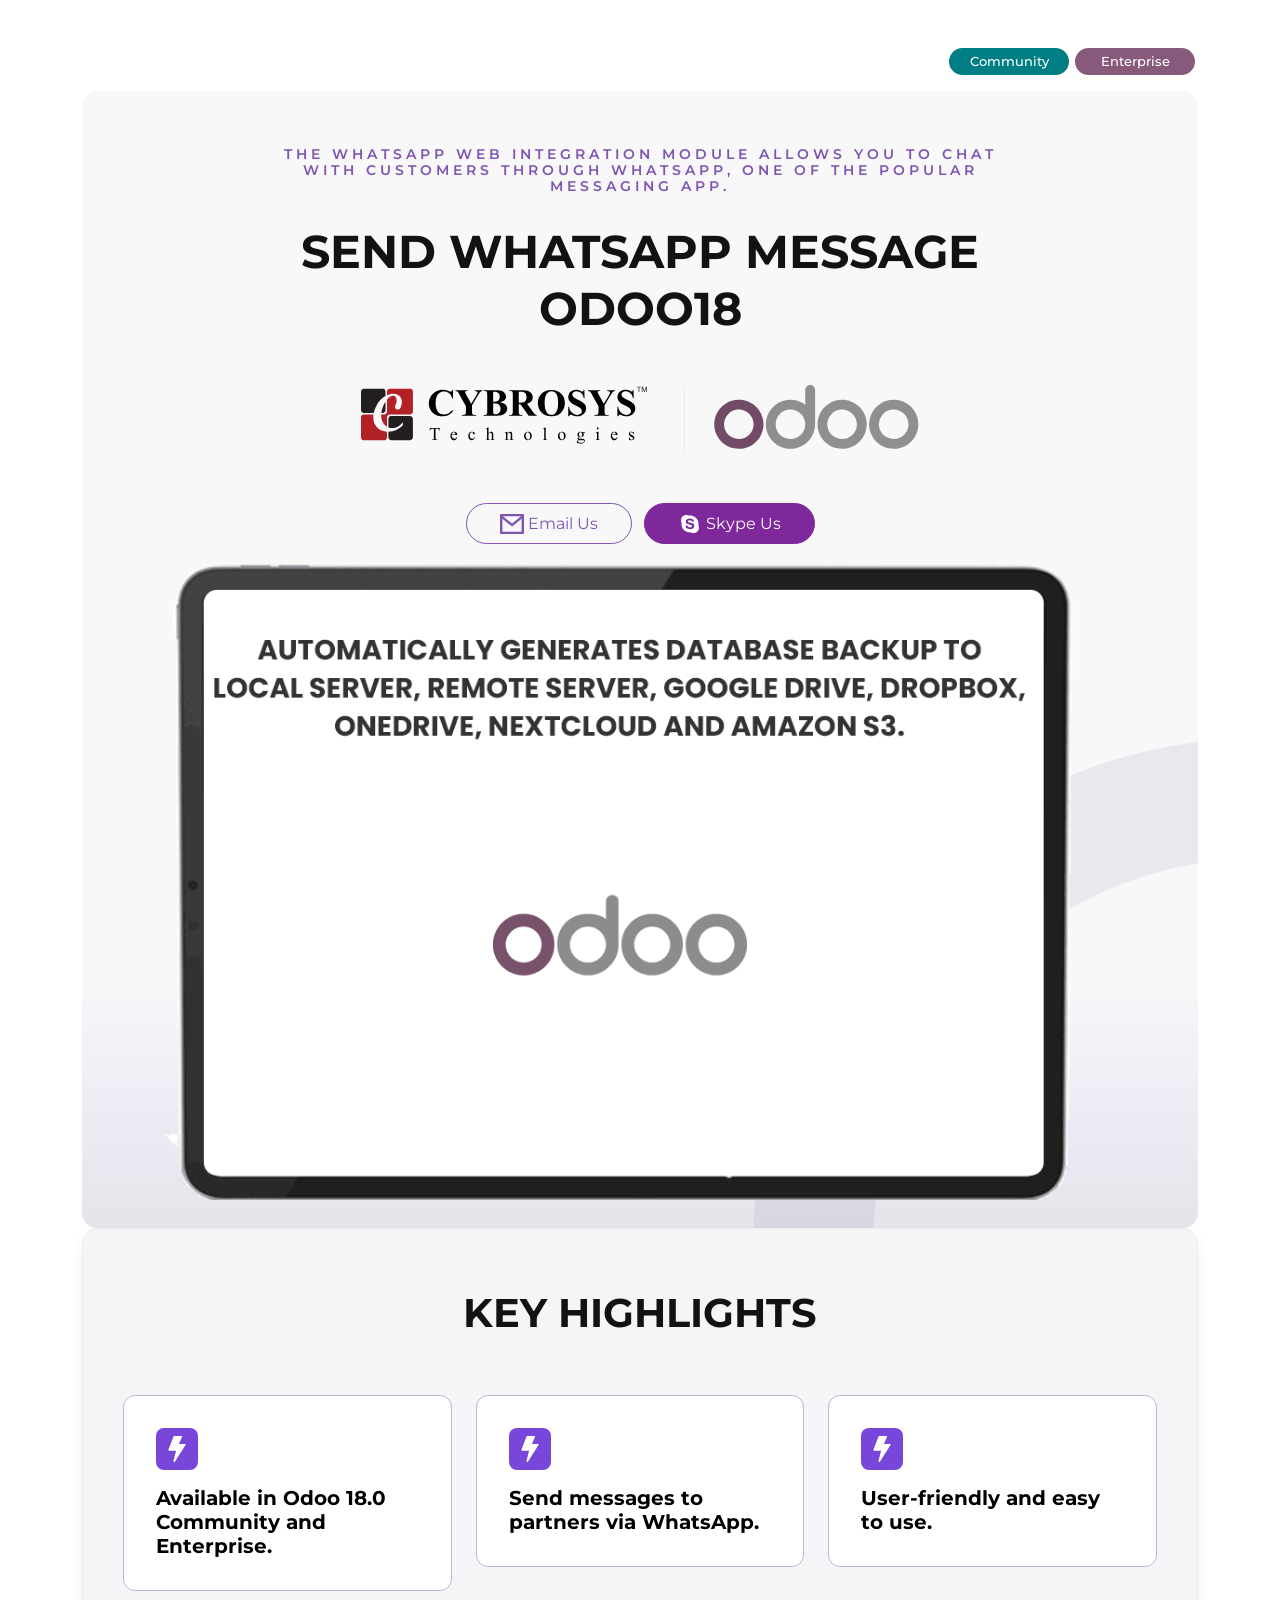
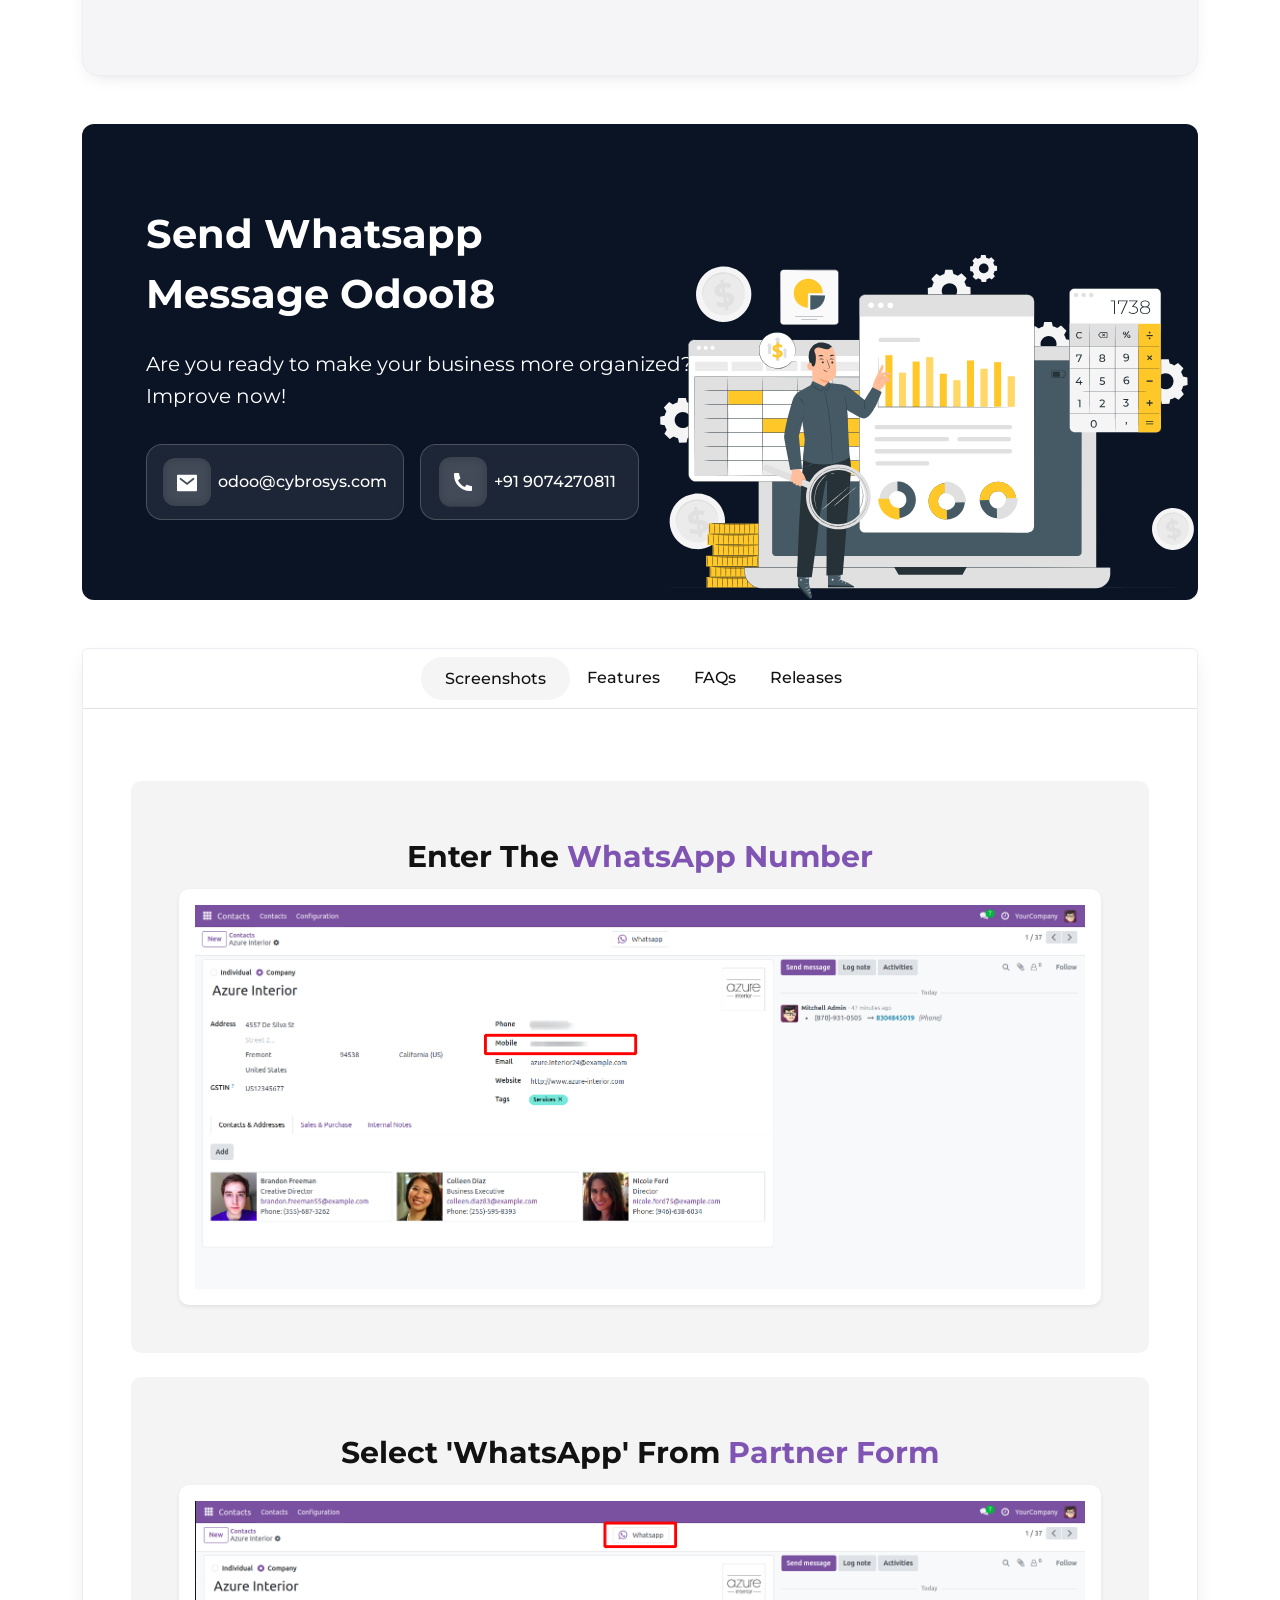
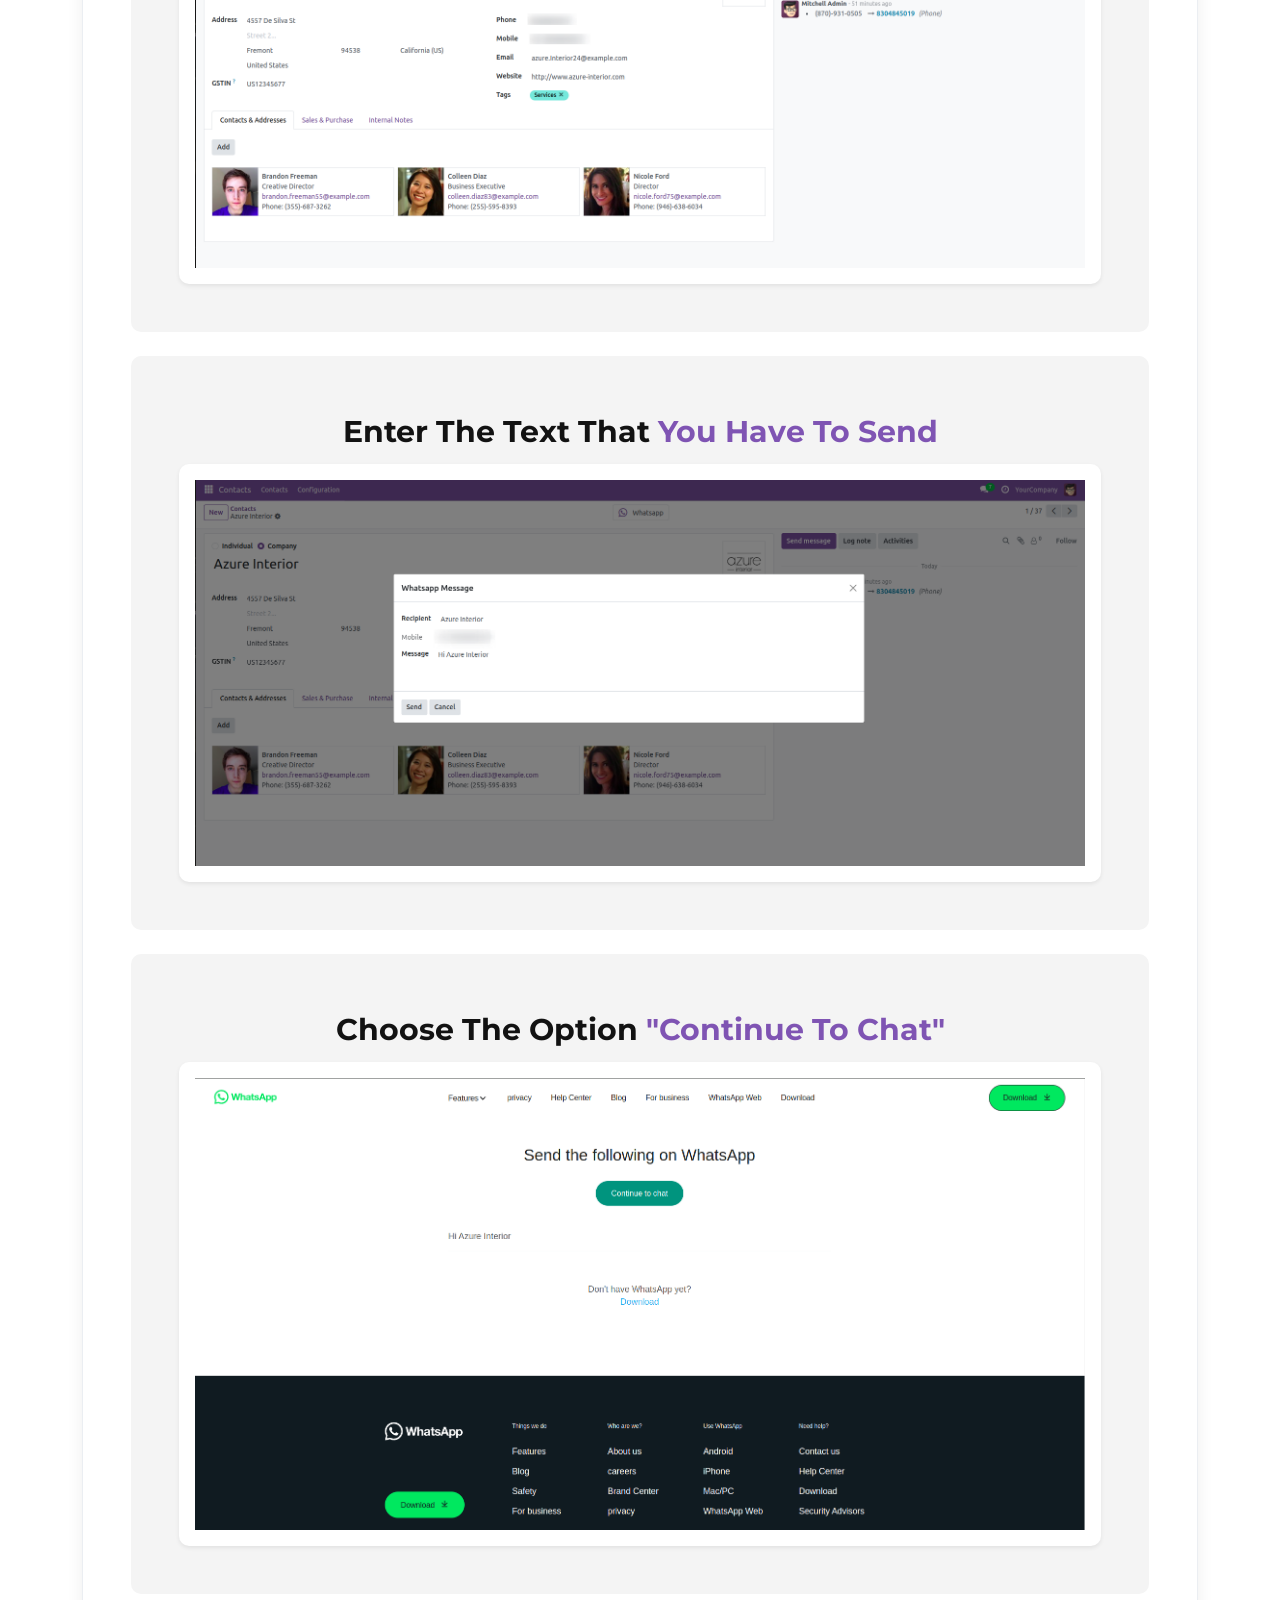
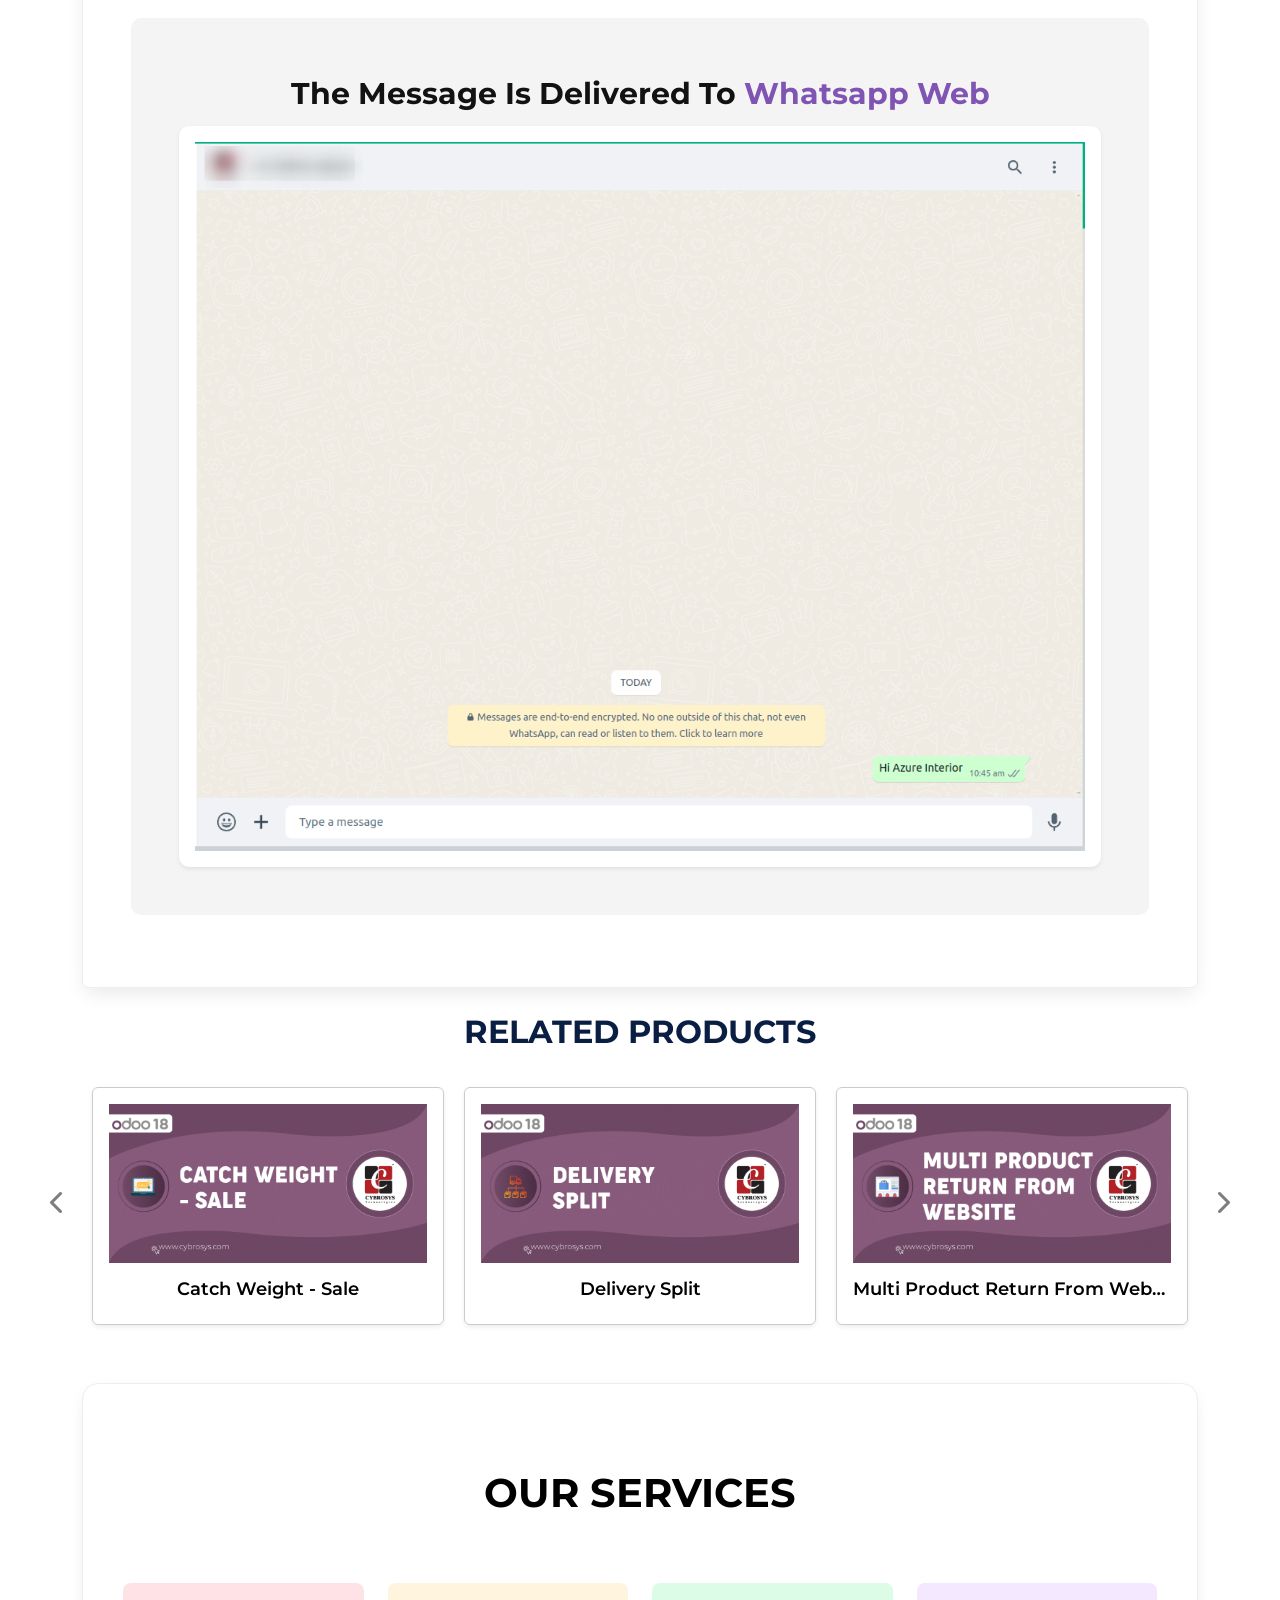
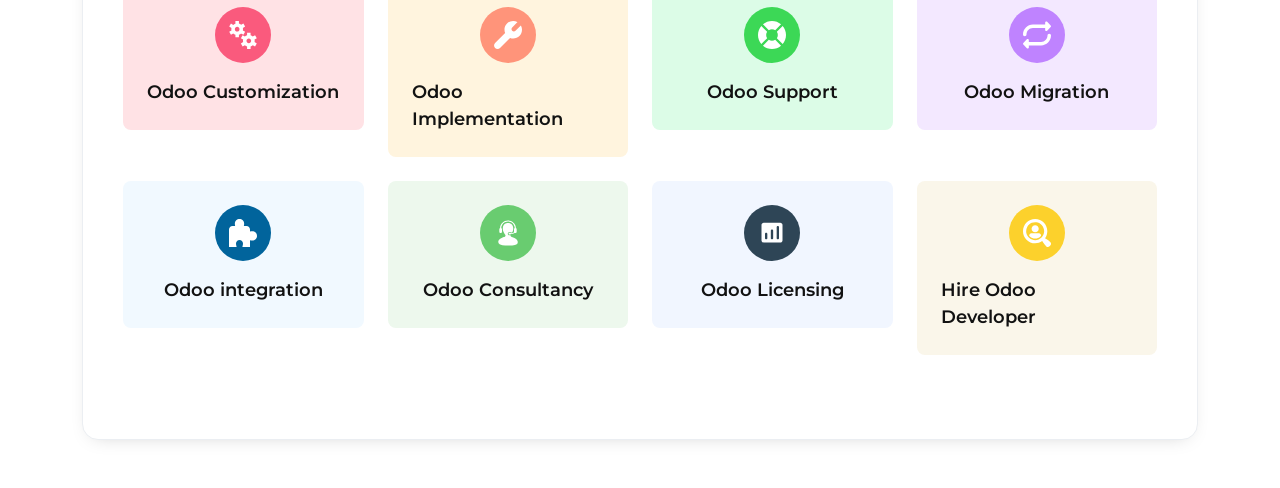
==== whatsapp_redirect/static/description/index.html @ 9845bec9 "[ADD] app whatsapp_redirect" ====
<!DOCTYPE html>
<html lang="en">
<head>
    <meta charset="UTF-8"/>
    <meta name="viewport" content="width=device-width, initial-scale=1.0"/>
    <title>Send Whatsapp Message Odoo18</title>
    <link href="https://cdn.jsdelivr.net/npm/bootstrap@5.0.2/dist/css/bootstrap.min.css"
          rel="stylesheet"/>
    <link rel="preconnect" href="https://fonts.googleapis.com">
    <link rel="preconnect" href="https://fonts.gstatic.com" crossorigin>
    <link href="https://fonts.googleapis.com/css2?family=Montserrat:ital,wght@0,100..900;1,100..900&display=swap"
          rel="stylesheet">
    <link rel="stylesheet"
          href="https://cdnjs.cloudflare.com/ajax/libs/font-awesome/6.6.0/css/all.min.css"/>
    <link rel="stylesheet"
          href="https://cdnjs.cloudflare.com/ajax/libs/OwlCarousel2/2.3.4/assets/owl.carousel.min.css"/>
    <style>
        :root {
            --primary-color: #7f54b3;
            --bg-white: #fff;
            --text-color: #121212;
            --text-color-light: #64728f;
        }

        body {
            font-family: "Montserrat", sans-serif;
        }

        .nav-tabs .nav-item.show .nav-link, .nav-tabs .nav-link.active {
            color: #121212;
            font-family: Montserrat;
            font-size: 16px !important;
            font-weight: 500 !important;
            border-radius: 30px;
            line-height: normal;
            text-transform: capitalize;
            background-color: #F5F5F5;
            border: none;
            margin-bottom: 0;
            padding: 12px 24px;
        }

        .nav-tabs .nav-link:focus, .nav-tabs .nav-link:hover {
            border-color: transparent;
            isolation: isolate;
        }

        .nav-tabs .nav-link:focus-visible {
            border-color: transparent;
            box-shadow: none;
        }

        /* owl-carosel */
        .owl-carousel .owl-nav {
            position: absolute;
            top: 42%;
            width: 100%;
            display: flex;
            justify-content: space-between;
            transform: translateY(-42%);
        }

        .owl-carousel .owl-nav button.owl-prev {
            position: absolute;
            right: -36px;
            font-size: 28px;
            background-color: #e4e4e4;
            border-radius: 20px;
            width: 40px;
            height: 40px;
            display: flex;
            justify-content: center;
            align-items: center;
        }

        .owl-carousel .owl-nav button.owl-next {
            position: absolute;
            left: -36px;
            font-size: 28px;
            background-color: #e4e4e4;
            border-radius: 20px;
            width: 40px;
            height: 40px;
            display: flex;
            justify-content: center;
            align-items: center;

        }

    </style>
</head>
<body>
<!-- overview -->
<div class="container">
    <div class="my-5">
        <!-- button tab -->
        <!--  -->
        <!-- version support -->
        <div class="my-3 d-flex align-items-center justify-content-end">
            <div class="text-center"
                 style="background-color:#017E84 !important; font-size:0.8rem !important; color:#fff !important; font-weight:500 !important; padding:4px !important; margin:0 3px !important; border-radius:50px !important; min-width:120px !important">
                Community
            </div>
            <div class="text-center"
                 style="background-color:#875A7B !important; color:#fff !important; font-size:0.8rem !important; font-weight:500 !important; padding:4px !important; margin:0 3px !important; border-radius:50px !important; min-width:120px !important">
                Enterprise
            </div>
            <!--            <div class="text-center"-->
            <!--                 style="background-color:#7C7BAD !important; color:#fff !important; font-size:0.8rem !important; font-weight:500 !important; padding:4px !important; margin:0 3px !important; border-radius:50px !important; min-width:120px !important">-->
            <!--                Odoo.sh-->
            <!--            </div>-->
        </div>
        <div class="tab-content" id="myTabContent">
            <!-- description -->
            <div class="tab-pane fade show active" id="home" role="tabpanel"
                 aria-labelledby="home-tab">
                <div class="position-relative"
                     style="border-radius: 16px; background: #f8f8f8; padding: 20px 0;">
                    <div class="row " style="
          padding: 2rem 0rem 0 !important;
        ">
                        <div class="col-lg-8 mx-auto gap-4 d-flex flex-column align-items-center">
                            <p class="my-1 text-center text-uppercase"
                               style="
              letter-spacing: 4px !important;
              color: #7f54b3;
              font-weight: bold;
              text-align: center;
              font-size: 14px;
              font-weight: 600;
              line-height: 15.96px;
              text-transform: uppercase;
            ">
                                The WhatsApp Web Integration module allows you
                                to chat with customers
                                through WhatsApp, one of the popular messaging
                                app.
                            </p>
                            <h1 class="text-center text-uppercase my-0"
                                style="
              color: #121212;
              font-size: 46px;
              font-weight: 700;
              line-height: normal;
            ">Send Whatsapp Message Odoo18
                            </h1>
                        </div>
                        <div class="col-lg-12 d-flex justify-content-center align-items-center"
                             style="margin: 3rem 0;">
                            <img src="./assets/icons/brand-pair.svg"
                                 width="100%"
                                 height="auto"
                                 style="width: 50%"
                                 class="img-responsive"/>
                        </div>
                        <div class="col-md-12 text-center">
                            <a href="mailto:odoo@cybrosys.com"
                               target="_blank"
                               style="background-color: transparent;border-radius: 35px;
              font-family: Montserrat;
              display: inline-block;
              padding: 7px 33px;
              border: 1px solid #7f54b3;
              color: #7f54b3;
              text-decoration: none;
            "
                               class="mx-1 mb-2 deep-1 deep_hover">
                                <img class="img"
                                     style="width: 24px"
                                     src="./assets/icons/mail.svg"/>
                                <span class="pl-2"
                                      style=" font-size: 16px; vertical-align: middle"
                                >Email Us</span
                                >
                            </a>
                            <a href="skype:cybroopenerp?chat"
                               target="_blank"
                               style="
              background-color: #7f289b;
              font-family: Montserrat;
              display: inline-block;
              padding: 7px 33px;
              border: 1px solid #7f289b;
              border-radius: 35px;
              text-decoration: none;
            "
                               class="mx-1 mb-2 deep-1 deep_hover">
                                <img
                                        class="img"
                                        style="width: 24px"
                                        src="./assets/icons/skype-fill.svg"
                                />
                                <span
                                        class="pl-2"
                                        style="color: #fff; font-size: 16px; vertical-align: middle"
                                >Skype Us</span
                                >
                            </a>
                        </div>
                        <div class="d-flex justify-content-center mt-2">
                            <img src="./assets/icons/hero.gif"
                                 class="w-100"
                                 style="z-index: 3; height: auto;">
                        </div>
                    </div>
                    <div class="position-absolute bottom-0"
                         style="z-index: 1; width: 100%;">
                        <img src="./assets/icons/banner-bg.svg"
                             class="img-fluid w-100">
                    </div>
                    <div class="position-absolute bottom-0 end-0"
                         style=" z-index: 2;">
                        <img src="./assets/icons/patter.svg">
                    </div>
                </div>
                <!-- key-highlight -->
                <div class="" style="border-radius: 16px;
     padding: 60px 40px;
     border: 1px solid #EBEEF2;
     background: #F5F5F7;
     box-shadow: 0px 5px 20px -11px rgba(0, 0, 0, 0.25); ">
                    <div class="row">
                        <div class="col-lg-12 d-flex flex-column justify-content-center align-items-center">
                            <h2 style=" color: #121212;
            text-align: center;
            font-size: 40px;
            font-weight: 700;
            text-transform: uppercase; padding-bottom: 50px;">Key
                                Highlights</h2>
                        </div>
                        <div class="col-lg-4">
                            <div class="mb-4 d-flex flex-column justify-content-center gap-3"
                                 style="border-radius: 12px; border: 1px solid  #B6BCCD;
            background:  #FFF;padding:32px ">
                                <div class="d-flex justify-content-center align-items-center"
                                     style="background-color:#7847D9 !important; border-radius:8px !important; height:42px; width:42px">
                                    <img src="./assets/icons/feature-icon.svg"
                                         class="img-responsive" height="26px"
                                         width="26px">
                                </div>
                                <h5 class="m-0"
                                    style="color:#000 !important; font-weight:bold">
                                    Available in Odoo 18.0 Community and
                                Enterprise.
                                </h5>

                            </div>
                        </div>
                        <div class="col-lg-4">
                            <div class="mb-4 d-flex flex-column justify-content-center gap-3"
                                 style="border-radius: 12px;
          border: 1px solid  #B6BCCD;
          background:  #FFF;padding:32px ">
                                <div class="d-flex justify-content-center align-items-center"
                                     style="background-color:#7847D9 !important; border-radius:8px !important; height:42px; width:42px">
                                    <img src="./assets/icons/feature-icon.svg"
                                         class="img-responsive" height="26px"
                                         width="26px">
                                </div>
                                <h5 class="m-0"
                                    style="color:#000 !important; font-weight:bold">
                                    Send messages to partners via WhatsApp.
                                </h5>
                            </div>
                        </div>
                        <div class="col-lg-4">
                            <div class="mb-4 d-flex flex-column justify-content-center gap-3"
                                 style="border-radius: 12px;
          border: 1px solid  #B6BCCD;
          background:  #FFF;padding:32px ">
                                <div class="d-flex justify-content-center align-items-center"
                                     style="background-color:#7847D9 !important; border-radius:8px !important; height:42px; width:42px">
                                    <img src="./assets/icons/feature-icon.svg"
                                         class="img-responsive" height="26px"
                                         width="26px">
                                </div>
                                <h5 class="m-0"
                                    style="color:#000 !important; font-weight:bold">
                                    User-friendly and easy to use.
                                </h5>
                            </div>
                        </div>
                    </div>
                </div>
                <!--code  -->
                <div class="my-5">
                    <div class="position-relative" style=" padding: 5rem 4rem 5rem 4rem; background-color: #0A1425; border-radius: 12px;">
                        <div class="d-flex flex-column gap-4">
                            <span class="wrapper-subtitle"
                                  style="font-size: 40px; font-weight: 700; color: #fff;line-height: 60px; text-transform: capitalize; width: 450px;">Send Whatsapp Message Odoo18</span>
                            <h3 class="wrapper-details"
                                style="font-size: 20px; font-weight: 400; color: #fff; line-height: 32px;  ">
                                Are you ready to make your business more
                                organized?
                                <br> Improve now!
                            </h3>
                            <div class="d-flex gap-3">
                                <a href="mailto:odoo@cybrosys.com"
                                   class="shop-btn" style="cursor: pointer; border-radius: 16px; display: flex; justify-content: center; align-items: center; gap: 7px;
            border: 1px solid  #ffffff33;
            background-color: #ffffff14;
            backdrop-filter: blur(10px); color: #fff; padding: 12px 16px 12px 16px; text-decoration: none;">
             <span style="border-radius: 12px;
             background-color: #ffffff1a;
             backdrop-filter: blur(6px);padding: 12px;  ">
              <img src="./assets/icons/banner-mail.svg">
           </span>
                                    <span style="font-weight: 500;font-family: Montserrat;">odoo@cybrosys.com</span>
                                </a>
                                <a href="tel:+91 9074270811" class="shop-btn"
                                   style="cursor: pointer; border-radius: 16px; display: flex; justify-content: center; align-items: center; gap: 7px;
             border: 1px solid  #ffffff33;
             background-color: #ffffff14;
            backdrop-filter: blur(10px); color: #fff; padding: 12px 22px 12px 18px; text-decoration: none;">
             <span style="border-radius: 12px;
             background-color: #ffffff1a;
             backdrop-filter: blur(6px);padding: 12px;">
              <img src="./assets/icons/banner-call.svg">
           </span>
                                    <span style="font-weight: 500;font-family: Montserrat;">+91 9074270811</span>
                                </a>
                            </div>
                        </div>
                        <div class="position-absolute bottom-0 end-0">
                            <img src="./assets/icons/banner-pattern.svg"
                                 style="width: 540px;">
                        </div>
                    </div>
                </div>
                <!-- end-code -->
                <!--  -->
                <!-- screenshot and other -->

                <div class="mb-4 bg-white"
                     style=" border: 1px solid #EBEEF2; border-radius: 6px; box-shadow: 0px 8px 20px -4px rgba(0, 0, 0, 0.10); border: 1px solid #EBEEF2;">
                    <div>
                        <ul class="nav nav-tabs justify-content-center bg-white py-2"
                            id="myTab" role="tablist"
                            style="border-radius: 6px 6px 0 0;">
                            <li class="nav-item">
                                <a aria-controls="overview"
                                   aria-bs-selected="true"
                                   class="nav-link active" data-bs-toggle="tab"
                                   href="#overview" id="overview-tab" role="tab"
                                   style="color:#121212; font-weight:500; font-size:16px">
                                    Screenshots</a>
                            </li>
                            <li class="nav-item">
                                <a aria-controls="feature"
                                   aria-bs-selected="false"
                                   class="nav-link py-2" data-bs-toggle="tab"
                                   href="#feature" id="feature-tab" role="tab"
                                   style="color:#121212; font-weight:500; font-size:16px">Features</a>
                            </li>
                            <li class="nav-item">
                                <a aria-controls="faq" aria-bs-selected="false"
                                   class="nav-link" data-bs-toggle="tab"
                                   href="#faq" id="faq-tab" role="tab"
                                   style="color:#121212; font-weight:500; font-size:16px">
                                    FAQs</a>
                            </li>
                            <li class="nav-item">
                                <a aria-controls="releases"
                                   aria-bs-selected="false" class="nav-link"
                                   data-bs-toggle="tab" href="#releases"
                                   id="releases-tab" role="tab"
                                   style="color:#121212; font-weight:500; font-size:16px">Releases</a>
                            </li>
                        </ul>
                    </div>
                    <div class="tab-content p-md-5 p-2 py-3" id="myTabContent">
                        <div aria-labelledby="overview-tab"
                             class="tab-pane fade show active" id="overview"
                             role="tabpanel">
                            <div class="position-relative mb-4"
                                 style="border-radius:10px">
                                <img alt="acc_bg"
                                     class="w-100 h-100 position-absolute img-fluid left_0"
                                     loading="lazy"
                                     src="//apps.odoocdn.com/apps/assets/17.0/ks_dashboard_ninja/ai-img/o3.png?007008f"
                                     style="">
                            </div>
                            <!-- screenshots section-->
                            <div class="position-relative mb-4"
                                 style="border-radius:10px; background-color:#f4f4f4">
                                <div class="p-md-5 p-3 position-relative">
                                    <div class="row">
                                        <div class="col-md-12">
                                            <h1 style="font-weight:bold; font-size:calc(1.1rem + 1vw); line-height:120%; text-align:center; text-transform:capitalize; font-size: 40px;
                              font-weight: 700;">
                                      <span style="color:#121212; font-size:calc(1.1rem + 1vw)">Enter the
                                      </span>
                                                <span style="color: #7f54b3; font-size:calc(1.1rem + 1vw)">WhatsApp Number</span>
                                            </h1>
                                        </div>
                                        <div class="col-md-12 text-center">
                                            <div class="d-inline-block p-3 shadow-sm"
                                                 style="background-color:#fff; border-radius:10px">
                                                <img alt="" class="img-fluid"
                                                     loading="lazy"
                                                     src="./assets/screenshots/1.png"
                                                     style="min-height: 1px;">
                                            </div>
                                        </div>
                                    </div>
                                </div>
                            </div>
                            <div class="position-relative mb-4"
                                 style="border-radius:10px; background-color:#f4f4f4">
                                <div class="p-md-5 p-3 position-relative">
                                    <div class="row">
                                        <div class="col-md-12">
                                            <h1 style="font-weight:bold; font-size:calc(1.1rem + 1vw); line-height:120%; text-align:center; text-transform:capitalize; font-size: 40px;
                              font-weight: 700;">
                                      <span style="color:#121212; font-size:calc(1.1rem + 1vw)">Select 'WhatsApp' From
                                      </span>
                                                <span style="color: #7f54b3; font-size:calc(1.1rem + 1vw)">Partner Form</span>
                                            </h1>
                                        </div>
                                        <div class="col-md-12 text-center">
                                            <div class="d-inline-block p-3 shadow-sm"
                                                 style="background-color:#fff; border-radius:10px">
                                                <img alt="" class="img-fluid"
                                                     loading="lazy"
                                                     src="./assets/screenshots/2.png"
                                                     style="min-height: 1px;">
                                            </div>
                                        </div>
                                    </div>
                                </div>
                            </div>
                            <div class="position-relative mb-4"
                                 style="border-radius:10px; background-color:#f4f4f4">
                                <div class="p-md-5 p-3 position-relative">
                                    <div class="row">
                                        <div class="col-md-12">
                                            <h1 style="font-weight:bold; font-size:calc(1.1rem + 1vw); line-height:120%; text-align:center; text-transform:capitalize; font-size: 40px;
                              font-weight: 700;">
                                      <span style="color:#121212; font-size:calc(1.1rem + 1vw)">Enter the Text That
                                      </span>
                                                <span style="color: #7f54b3; font-size:calc(1.1rem + 1vw)">You Have to Send</span>
                                            </h1>
                                        </div>
                                        <div class="col-md-12 text-center">
                                            <div class="d-inline-block p-3 shadow-sm"
                                                 style="background-color:#fff; border-radius:10px">
                                                <img alt="" class="img-fluid"
                                                     loading="lazy"
                                                     src="./assets/screenshots/3.png"
                                                     style="min-height: 1px;">
                                            </div>
                                        </div>
                                    </div>
                                </div>
                            </div>
                            <div class="position-relative mb-4"
                                 style="border-radius:10px; background-color:#f4f4f4">
                                <div class="p-md-5 p-3 position-relative">
                                    <div class="row">
                                        <div class="col-md-12">
                                            <h1 style="font-weight:bold; font-size:calc(1.1rem + 1vw); line-height:120%; text-align:center; text-transform:capitalize; font-size: 40px;
                              font-weight: 700;">
                                      <span style="color:#121212; font-size:calc(1.1rem + 1vw)"> Choose the option

                                      </span>
                                                <span style="color: #7f54b3; font-size:calc(1.1rem + 1vw)">"Continue to Chat"</span>
                                            </h1>
                                        </div>
                                        <div class="col-md-12 text-center">
                                            <div class="d-inline-block p-3 shadow-sm"
                                                 style="background-color:#fff; border-radius:10px">
                                                <img alt="" class="img-fluid"
                                                     loading="lazy"
                                                     src="./assets/screenshots/4.png"
                                                     style="min-height: 1px;">
                                            </div>
                                        </div>
                                    </div>
                                </div>
                            </div>
                            <div class="position-relative mb-4"
                                 style="border-radius:10px; background-color:#f4f4f4">
                                <div class="p-md-5 p-3 position-relative">
                                    <div class="row">
                                        <div class="col-md-12">
                                            <h1 style="font-weight:bold; font-size:calc(1.1rem + 1vw); line-height:120%; text-align:center; text-transform:capitalize; font-size: 40px;
                              font-weight: 700;">
                                      <span style="color:#121212; font-size:calc(1.1rem + 1vw)">The Message is Delivered to

                                      </span>
                                                <span style="color: #7f54b3; font-size:calc(1.1rem + 1vw)">Whatsapp Web</span>
                                            </h1>
                                        </div>
                                        <div class="col-md-12 text-center">
                                            <div class="d-inline-block p-3 shadow-sm"
                                                 style="background-color:#fff; border-radius:10px">
                                                <img alt="" class="img-fluid"
                                                     loading="lazy"
                                                     src="./assets/screenshots/5.png"
                                                     style="min-height: 1px;">
                                            </div>
                                        </div>
                                    </div>
                                </div>
                            </div>
                        </div>
                        <div aria-labelledby="feature-tab"
                             class="tab-pane fade show py-1" id="feature"
                             role="tabpanel">
                            <div class="row py-4">
                                <!-- Features Section -->
                                <div class="col-md-6 col-sm-12 p-3">
                                    <div class="d-flex flex-column align-items-start h-100"
                                         style="padding:30px; border-radius:12px; background-color:#faf8ff">
                                        <div class="d-flex align-items-center justify-content-center">
                                            <div class="d-flex align-items-center justify-content-center "
                                                 style="width:36px; height:36px; border-radius:50%; background-color:#7847D9 ; margin-right:10px">
                                                <i class="fa fa-star  "
                                                   style="color:#fff; font-size:14px"></i>
                                            </div>
                                            <p style="color:#1A202C; font-weight:600; font-size:1.2rem; margin-bottom:2px">
                                                Community & Enterprise Support.</p>
                                        </div>

                                    </div>
                                </div>
                                <div class="col-md-6 col-sm-12 p-3">
                                    <div class="d-flex flex-column align-items-start h-100"
                                         style="padding:30px; border-radius:12px; background-color:#faf8ff">
                                        <div class="d-flex align-items-center justify-content-center">
                                            <div class="d-flex align-items-center justify-content-center "
                                                 style="width:36px; height:36px; border-radius:50%; background-color:#7847D9 ; margin-right:10px">
                                                <i class="fa fa-star  "
                                                   style="color:#fff; font-size:14px"></i>
                                            </div>
                                            <p style="color:#1A202C; font-weight:600; font-size:1.2rem; margin-bottom:2px">
                                                Send Messages to Partners.</p>
                                        </div>
                                    </div>
                                </div>
                                <div class="col-md-6 col-sm-12 p-3">
                                    <div class="d-flex flex-column align-items-start h-100"
                                         style="padding:30px; border-radius:12px; background-color:#faf8ff">
                                        <div class="d-flex align-items-center justify-content-center">
                                            <div class="d-flex align-items-center justify-content-center "
                                                 style="width:36px; height:36px; border-radius:50%; background-color:#7847D9 ; margin-right:10px">
                                                <i class="fa fa-star  "
                                                   style="color:#fff; font-size:14px"></i>
                                            </div>
                                            <p style="color:#1A202C; font-weight:600; font-size:1.2rem; margin-bottom:2px">
                                                User Friendly.</p>
                                        </div>

                                    </div>
                                </div>
                            </div>
                        </div>
                        <div aria-labelledby="faq-tab"
                             class="tab-pane fade show" id="faq"
                             role="tabpanel">
                            <div class="row"
                                 style=" background-color:#fff !important">
                                <div class="col-md-12" aria-labelledby="faq-tab"
                                     id="faq" role="tabpanel">
                                    <div class="accordion mb-4" id="accordion6">
                                        <div style="background-color:#fff">
                                            <!-- accordian -->
                                            <div class="accordion"
                                                 id="accordion_faq">
                                                <!-- Question 1 -->
                                                <div class=""
                                                     style="margin:1rem 0rem">
                                                    <div aria-expanded="false"
                                                         class=" card-header collapsed"
                                                         data-bs-toggle="collapse"
                                                         data-bs-target="#collapseFAQOne"
                                                         href="#collapseFAQOne"
                                                         aria-controls="collapseFAQOne"
                                                         style="cursor: pointer; background-color:#f8f8f8; border:none; border-top-right-radius:10px; border-top-left-radius:10px; padding: 12px 24px;">
                                                        <a class="card-title text-decoration-none"
                                                           style=" font-size:18px; line-height:30px; font-weight:500; color:#040f3a">
                                                            Does this module
                                                            only backup
                                                            database? What about
                                                            the file store?
                                                            <img alt=""
                                                                 class="float-end"
                                                                 src="//apps.odoocdn.com/apps/assets/16.0/index_test_odoo/assets/icons/down.svg?6ef7fd7"
                                                                 width="25px">
                                                        </a>
                                                    </div>
                                                    <div class="accordion-collapse collapse"
                                                         aria-labelledby="collapseFAQOne"
                                                         data-bs-parent="#accordion_faq"
                                                         id="collapseFAQOne"
                                                         style=" box-shadow: rgba(0, 0, 0, 0.05) 0px 6px 24px 0px; border: 1px solid #f8f8f8; border-bottom-right-radius:10px; border-bottom-left-radius:10px">
                                                        <p style=" padding:0.75rem 1.25rem; font-size:16px; line-height:27px;  color:#888; font-weight:normal; border-bottom-right-radius:10px; border-bottom-left-radius:10px">
                                                            While configuring a
                                                            backup, selecting
                                                            the Zip option will
                                                            include the
                                                            filestore in the
                                                            backup, while
                                                            choosing the Dump
                                                            option will create a
                                                            backup without the
                                                            filestore.
                                                        </p>
                                                    </div>
                                                </div>
                                            </div>
                                            <!--  -->
                                        </div>
                                    </div>
                                </div>
                            </div>
                        </div>
                        <div aria-labelledby="releases-tab"
                             class="tab-pane fade show" id="releases"
                             role="tabpanel">
                            <!-- Release Notes -->
                            <div class="row pt-5 m-0">
                                <div class="col-md-3">
                                    <h4 style="font-size:16px; font-weight:600; color:#514F4F; margin:0; line-height:26px;">
                                        Latest Release 18.0.1.0.0
                                    </h4>
                                    <span style="font-size:14px; color:#7A7979; display:block; margin-bottom:20px;">
                                          5th October, 2024
                                    </span>
                                </div>
                                <div class="col-md-8">
                                    <div style="padding:0 0 40px">
                                        <div style="margin:0 0 10px">
                                            <div style="display:inline-block; padding:0px 8px; color:#514F4F; background-color:#FFD8D8; border-radius:20px">
                                                Add
                                            </div>
                                        </div>
                                        <div class="d-flex m-0"
                                             style="color:#7A7979;">
                                            <ul class="pl-3 mb-0">
                                                <li>
                                                    Initial Commit
                                                </li>

                                            </ul>
                                        </div>
                                    </div>
                                    <div style="padding:0 0 0; border-bottom:1px solid #E3E3E3">
                                    </div>
                                </div>
                            </div>
                        </div>
                    </div>
                </div>
                <!--  -->
                <!-- related post -->
                <!--  -->
                <section class="oe_container mt32">
                <h2 style="color: #091E42;font-family: &quot;Montserrat&quot;;text-align: center;margin: 25px auto;text-transform: uppercase;" class="oe_slogan">
                    <b>Related Products</b>
                </h2>
                <div id="demo" class="row carousel slide mt64 mb32" data-bs-ride="carousel">
                    <!-- The slideshow -->
                    <div class="carousel-inner">
                        <div class="carousel-item active">
                            <div class="col-xs-12 col-sm-4 col-md-4 mb16 mt16" style="float: left; padding: 10px;">
                                <a href="https://apps.odoo.com/apps/modules/18.0/cw_sale" target="_blank" style="color: #000; text-decoration: none;">
                                    <div style="border-radius: 6px; padding: 16px; border: 1px solid #cbcbcb;" class="shadow-sm">
                                        <img class="img img-responsive center-block" style=" max-width: 100%;" src="./assets/modules/cw_sale.png" />
                                        <h4 class="mt0 text-truncate" style="text-align:center;width:100&#37; margin-bottom: 8px; font-weight: 600; padding-top: 16px; text-decoration:none;font-size: 18px; padding-bottom: 8px; margin-bottom: 0px">
                                            Catch Weight - Sale</h4>
                                    </div>
                                </a>
                            </div>
                            <div class="col-xs-12 col-sm-4 col-md-4 mb16 mt16" style="float: left; padding: 10px;">
                                <a href="https://apps.odoo.com/apps/modules/18.0/delivery_split" target="_blank" style="color: #000; text-decoration: none;">
                                    <div style="border-radius: 6px; padding: 16px; border: 1px solid #cbcbcb;" class="shadow-sm">
                                        <img class="img img-responsive center-block" style=" max-width: 100%;" src="./assets/modules/delivery_split.jpg" />
                                        <h4 class="mt0 text-truncate" style="text-align:center;width:100&#37; margin-bottom: 8px; font-weight: 600; padding-top: 16px; text-decoration:none;font-size: 18px; padding-bottom: 8px; margin-bottom: 0px">
                                             Delivery Split</h4>
                                    </div>
                                </a>
                            </div>
                            <div class="col-xs-12 col-sm-4 col-md-4 mb16 mt16" style="float: left; padding: 10px;">
                                <a  href="https://apps.odoo.com/apps/modules/18.0/website_multi_product_return_management" target="_blank" style="color: #000; text-decoration: none;">
                                    <div style="border-radius: 6px;padding: 16px; border: 1px solid #cbcbcb;" class="shadow-sm">
                                        <img class="img img-responsive center-block" style=" max-width: 100%;" src="./assets/modules/multi_product_return_from_website.jpg"/>
                                        <h4 class="mt0 text-truncate" style="text-align:center;width:100&#37; margin-bottom: 8px; font-weight: 600; padding-top: 16px; text-decoration:none;font-size: 18px; padding-bottom: 8px; margin-bottom: 0px">
                                            Multi Product Return From Website</h4>
                                    </div>
                                </a>
                            </div>
                        </div>
                        <div class="carousel-item">
                            <div class="col-xs-12 col-sm-4 col-md-4 mb16 mt16" style="float: left; padding: 10px;">
                                <a href="https://apps.odoo.com/apps/modules/18.0/courier_management" target="_blank" style="color: #000; text-decoration: none;">
                                    <div style="border-radius: 6px; padding: 16px; border: 1px solid #cbcbcb;" class="shadow-sm">
                                        <img class="img img-responsive center-block" style=" max-width: 100%;" src="./assets/modules/courier_management.jpg" />
                                        <h4 class="mt0 text-truncate" style="text-align:center;width:100&#37; margin-bottom: 8px; font-weight: 600; padding-top: 16px; text-decoration:none;font-size: 18px; padding-bottom: 8px; margin-bottom: 0px">
                                            Courier Management</h4>
                                    </div>
                                </a>
                            </div>
                            <div class="col-xs-12 col-sm-4 col-md-4 mb16 mt16" style="float: left; padding: 10px;">
                                <a href="https://apps.odoo.com/apps/modules/18.0/cw_stock" target="_blank" style="color: #000; text-decoration: none;">
                                    <div style="border-radius: 6px; padding: 16px; border: 1px solid #cbcbcb;" class="shadow-sm">
                                        <img class="img img-responsive center-block" style=" max-width: 100%;" src="./assets/modules/cw_stock.png" />
                                        <h4 class="mt0 text-truncate" style="text-align:center;width:100&#37; margin-bottom: 8px; font-weight: 600; padding-top: 16px; text-decoration:none;font-size: 18px; padding-bottom: 8px; margin-bottom: 0px">
                                             Catch Weight - Stock</h4>
                                    </div>
                                </a>
                            </div>
                            <div class="col-xs-12 col-sm-4 col-md-4 mb16 mt16" style="float: left; padding: 10px;">
                                <a href="https://apps.odoo.com/apps/modules/18.0/purchase_product_history" target="_blank" style="color: #000; text-decoration: none;">
                                    <div style="border-radius: 6px; padding: 16px; border: 1px solid #cbcbcb;" class="shadow-sm">
                                        <img class="img img-responsive center-block" style=" max-width: 100%;" src="./assets/modules/purchase_history_of_product.jpg" />
                                        <h4 class="mt0 text-truncate" style="text-align:center;width:100&#37; margin-bottom: 8px; font-weight: 600; padding-top: 16px; text-decoration:none;font-size: 18px; padding-bottom: 8px; margin-bottom: 0px">
                                            Purchase History of Products</h4>
                                    </div>
                                </a>
                            </div>
                        </div>
                    </div>
                    <!-- Left and right controls -->
                    <a class="carousel-control-prev" href="#demo" data-bs-slide="prev" style="margin-left: -30px;width: 35px;color: #000;">
                        <span class="carousel-control-prev-icon">
        <i class="fa fa-chevron-left" style="font-size:24px"></i>
      </span>
                    </a>
                    <a class="carousel-control-next" href="#demo" data-bs-slide="next" style="margin-right: -30px;width: 35px;color: #000;">
                        <span class="carousel-control-next-icon">
        <i class="fa fa-chevron-right" style="font-size:24px"></i>
      </span>
                    </a>
                </div>
            </section>
                <!-- service-section -->

                <section id="services" class="mt-5" style="border-radius: 16px;
                                                            border: 1px solid #EBEEF2;
                                                            background: var(--Neutral-N0, #FFF);
                                                            padding: 60px 40px;
                                                            box-shadow: 0px 5px 20px -11px rgba(0, 0, 0, 0.25);">
                    <div class="text-center mt-4"><h3 class="mb-0" style="color: #000;
                                                                  text-align: center;
                                                                  font-family: Montserrat;
                                                                  font-size: 40px;
                                                                  font-style: normal;
                                                                  font-weight: 700;
                                                                  line-height: normal;
                                                                  text-transform: uppercase;
                                                                  padding-bottom: 50px;">
                        Our Services</h3></div>
                    <div class="row mt-3">
                        <div class="col-lg-3 col-sm-12 mb-3">
                            <a href="#" style="text-decoration:none">
                                <div class="btn-lg btn-block p-4 mb-2 d-flex flex-column justify-content-center align-items-center"
                                     style="font-size:25px; font-weight:bold;background-color:#FFE2E5; margin:auto; gap: 16px; border-radius: 8px;">
                                    <div class="d-flex justify-content-center align-items-center"
                                         style="background-color:#FA5A7D; border-radius:50%; height:56px; width:56px">
                                        <img src="./assets/icons/gear.svg"
                                             class="img-responsive"
                                             height="28px" width="28px">
                                    </div>
                                    <span style="font-size: 18px;
                                  color: var(--text-color);
                                  font-weight: 600;"> Odoo Customization</span>
                                </div>
                            </a>
                        </div>
                        <div class="col-lg-3 col-sm-12 mb-3">
                            <a href="#" style="text-decoration:none">
                                <div class="btn-lg btn-block p-4 mb-2 d-flex flex-column justify-content-center align-items-center"
                                     style="font-size:25px; font-weight:bold;background-color:#FFF4DE; margin:auto; gap: 16px; border-radius: 8px;">
                                    <div class="d-flex justify-content-center align-items-center"
                                         style="background-color:#FF947A; border-radius:50%; height:56px; width:56px">
                                        <img src="./assets/icons/wrench-icon.svg"
                                             class="img-responsive"
                                             height="28px" width="28px">
                                    </div>
                                    <span style="font-size: 18px;
                    color: var(--text-color);
                    font-weight: 600;"> Odoo Implementation</span>
                                </div>
                            </a>
                        </div>
                        <div class="col-lg-3 col-sm-12 mb-3">
                            <a href="#" style="text-decoration:none">
                                <div class="btn-lg btn-block p-4 mb-2 d-flex flex-column justify-content-center align-items-center"
                                     style="font-size:25px; font-weight:bold;background-color:#DCFCE7; margin:auto; gap: 16px; border-radius: 8px;">
                                    <div class="d-flex justify-content-center align-items-center"
                                         style="background-color:#3CD856; border-radius:50%; height:56px; width:56px">
                                        <img src="./assets/icons/life-ring-icon.svg"
                                             class="img-responsive"
                                             height="28px" width="28px">
                                    </div>
                                    <span style="font-size: 18px;
                  color: var(--text-color);
                  font-weight: 600;">Odoo Support</span>
                                </div>
                            </a>
                        </div>
                        <div class="col-lg-3 col-sm-12 mb-3">
                            <a href="#" style="text-decoration:none">
                                <div class="btn-lg btn-block p-4 mb-2 d-flex flex-column justify-content-center align-items-center"
                                     style="font-size:25px; font-weight:bold;background-color:#F3E8FF; margin:auto; gap: 16px; border-radius: 8px;">
                                    <div class="d-flex justify-content-center align-items-center"
                                         style="background-color:#BF83FF; border-radius:50%; height:56px; width:56px">
                                        <img src="./assets/icons/arrows-repeat.svg"
                                             class="img-responsive"
                                             height="28px" width="28px">
                                    </div>
                                    <span style="font-size: 18px;
                color: var(--text-color);
                font-weight: 600;">Odoo Migration</span>
                                </div>
                            </a>
                        </div>
                        <div class="col-lg-3 col-sm-12 mb-3">
                            <a href="#" style="text-decoration:none">
                                <div class="btn-lg btn-block p-4 mb-2 d-flex flex-column justify-content-center align-items-center"
                                     style="font-size:25px; font-weight:bold;background-color:#F1F9FF; margin:auto; gap: 16px; border-radius: 8px;">
                                    <div class="d-flex justify-content-center align-items-center"
                                         style="background-color:#01649C; border-radius:50%; height:56px; width:56px">
                                        <img src="./assets/icons/puzzle-piece-icon.svg"
                                             class="img-responsive"
                                             height="28px" width="28px">
                                    </div>
                                    <span style="font-size: 18px;
              color: var(--text-color);
              font-weight: 600;">Odoo integration</span>
                                </div>
                            </a>
                        </div>
                        <div class="col-lg-3 col-sm-12 mb-3">
                            <a href="#" style="text-decoration:none">
                                <div class="btn-lg btn-block p-4 mb-2 d-flex flex-column justify-content-center align-items-center"
                                     style="font-size:25px; font-weight:bold;background-color:#EDF8ED; margin:auto; gap: 16px; border-radius: 8px;">

                                    <div class="d-flex justify-content-center align-items-center"
                                         style="background-color:#69CC70; border-radius:50%; height:56px; width:56px">
                                        <img src="./assets/icons/odoo-consultancy.svg"
                                             class="img-responsive"
                                             height="28px" width="28px">
                                    </div>
                                    <span style="font-size: 18px;
            color: var(--text-color);
            font-weight: 600;">Odoo Consultancy</span>
                                </div>
                            </a>
                        </div>
                        <div class="col-lg-3 col-sm-12 mb-3">
                            <a href="#" style="text-decoration:none">
                                <div class="btn-lg btn-block p-4 mb-2 d-flex flex-column justify-content-center align-items-center"
                                     style="font-size:25px; font-weight:bold;background-color:#F1F6FF; margin:auto; gap: 16px; border-radius: 8px;">

                                    <div class="d-flex justify-content-center align-items-center"
                                         style="background-color:#2E4556; border-radius:50%; height:56px; width:56px">
                                        <img src="./assets/icons/odoo-licencing.svg"
                                             class="img-responsive"
                                             height="28px" width="28px">
                                    </div>
                                    <span style="font-size: 18px;
          color: var(--text-color);
          font-weight: 600;">Odoo Licensing</span>
                                </div>
                            </a>
                        </div>
                        <div class="col-lg-3 col-sm-12 mb-3">
                            <a href="#" style="text-decoration:none">
                                <div class="btn-lg btn-block p-4 mb-2 d-flex flex-column justify-content-center align-items-center"
                                     style="font-size:25px; font-weight:bold;background-color:#FAF6EA; margin:auto; gap: 16px; border-radius: 8px;">

                                    <div class="d-flex justify-content-center align-items-center"
                                         style="background-color:#FCD12C; border-radius:50%; height:56px; width:56px">
                                        <img src="./assets/icons/hire-odoo.svg"
                                             class="img-responsive"
                                             height="28px" width="28px">
                                    </div>
                                    <span style="font-size: 18px;
          color: var(--text-color);
          font-weight: 600;">Hire Odoo Developer</span>
                                </div>
                            </a>
                        </div>
                    </div>
            </div>
            <!-- licence -->
            <div class="tab-pane fade" id="profile" role="tabpanel"
                 aria-labelledby="profile-tab">
                <div class="px-5">
                    ....
                </div>
            </div>
            <!--  -->
        </div>
        </section>
        <!--  -->
    </div>
</div>
</body>
<script src="https://cdn.jsdelivr.net/npm/bootstrap@5.0.2/dist/js/bootstrap.bundle.min.js"></script>
<script src="https://cdnjs.cloudflare.com/ajax/libs/jquery/3.7.1/jquery.min.js"
        integrity="sha512-v2CJ7UaYy4JwqLDIrZUI/4hqeoQieOmAZNXBeQyjo21dadnwR+8ZaIJVT8EE2iyI61OV8e6M8PP2/4hpQINQ/g=="
        crossorigin="anonymous" referrerpolicy="no-referrer"></script>
<script src="https://cdnjs.cloudflare.com/ajax/libs/OwlCarousel2/2.3.4/owl.carousel.min.js"></script>
<script>
    $('.owl-carousel').owlCarousel({
        rtl: true,
        loop: true,
        margin: 10,
        nav: true,
        responsive: {
            0: {
                items: 1
            },
            600: {
                items: 3
            },
            1000: {
                items: 3
            }
        }
    })
</script>
</html>
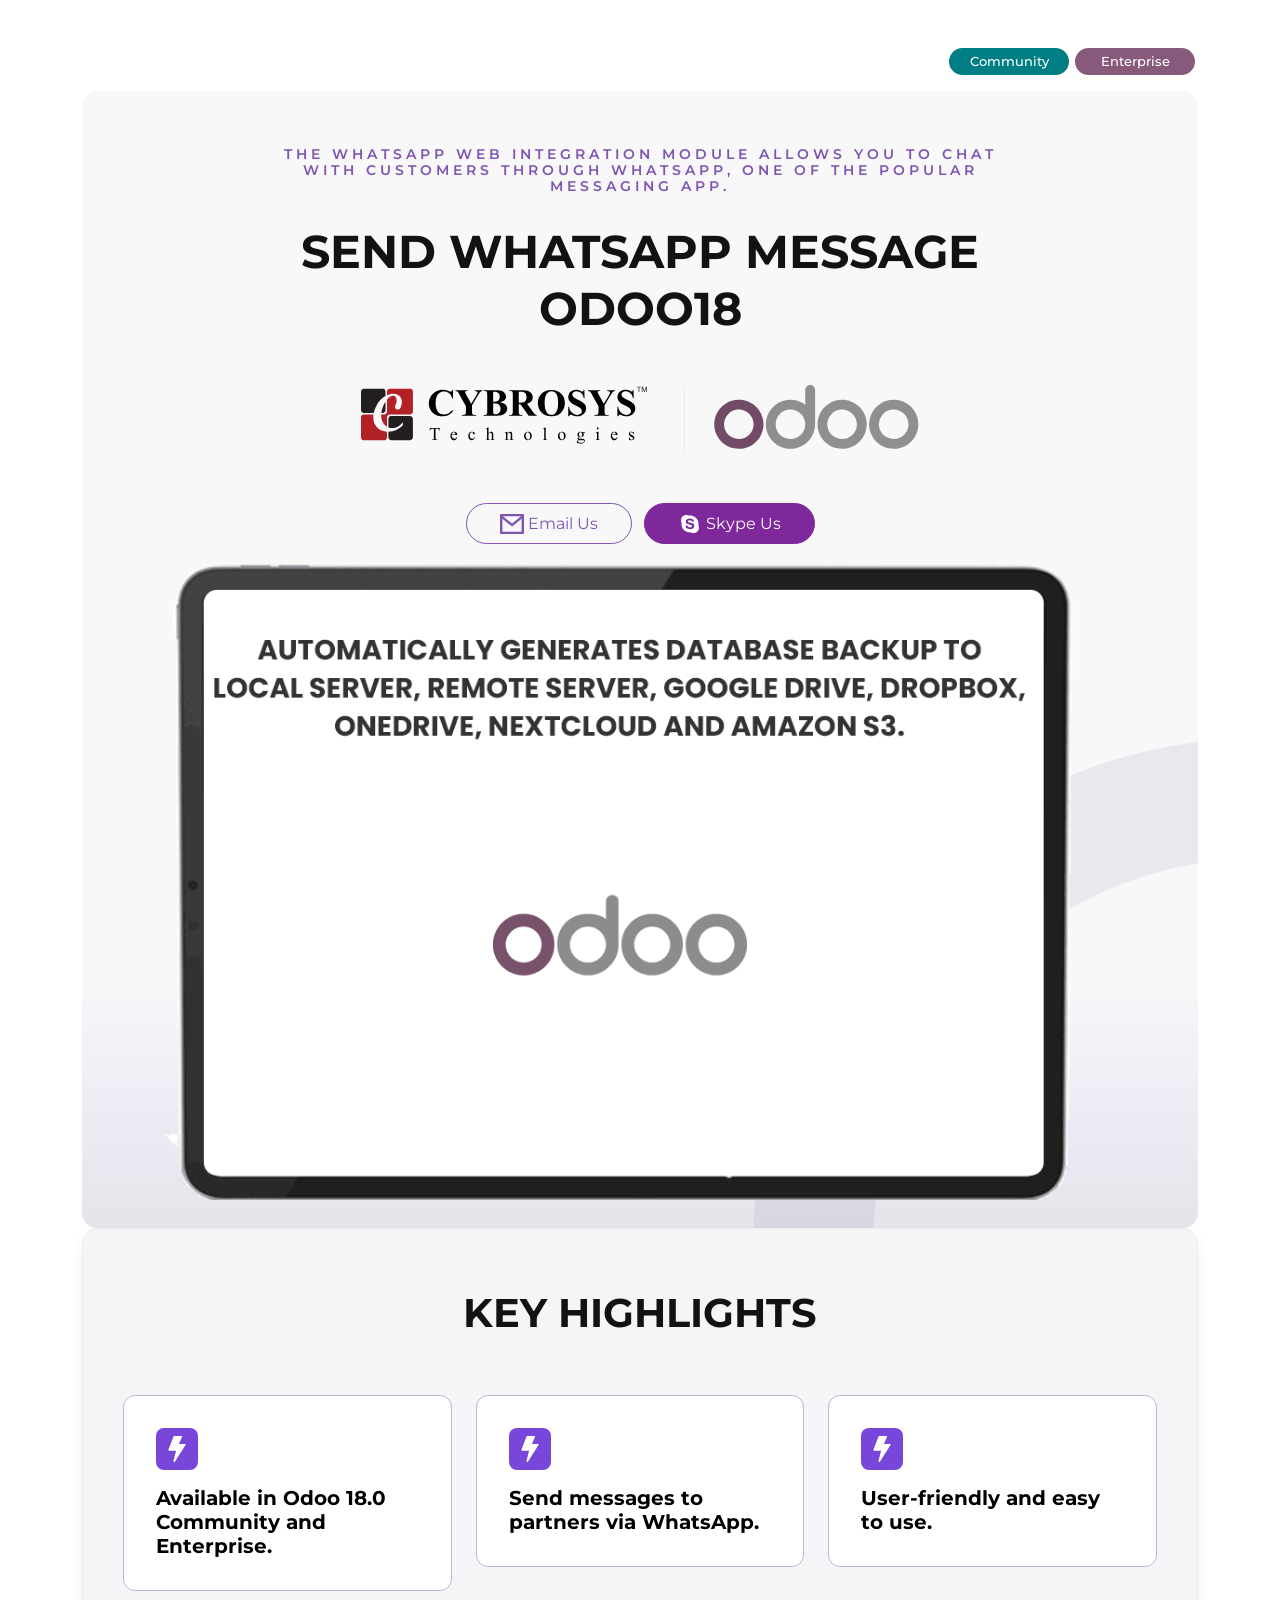
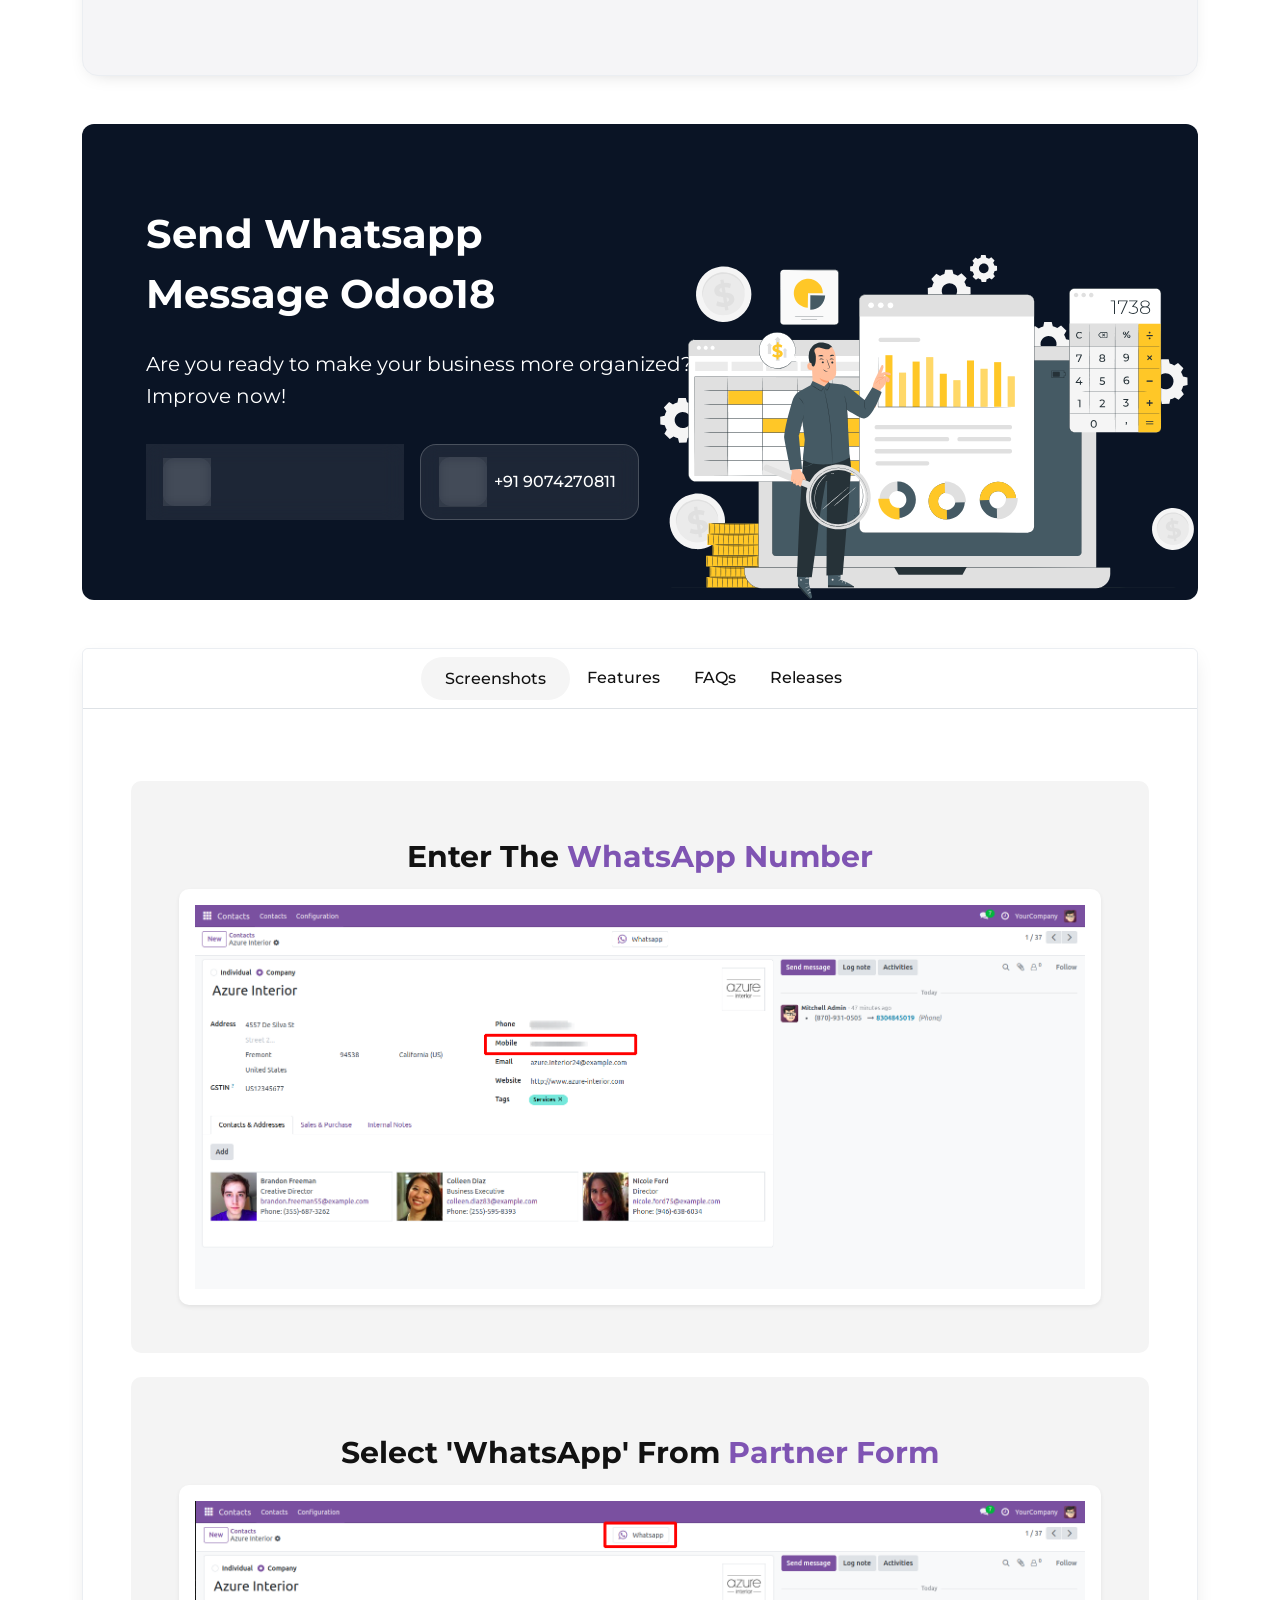
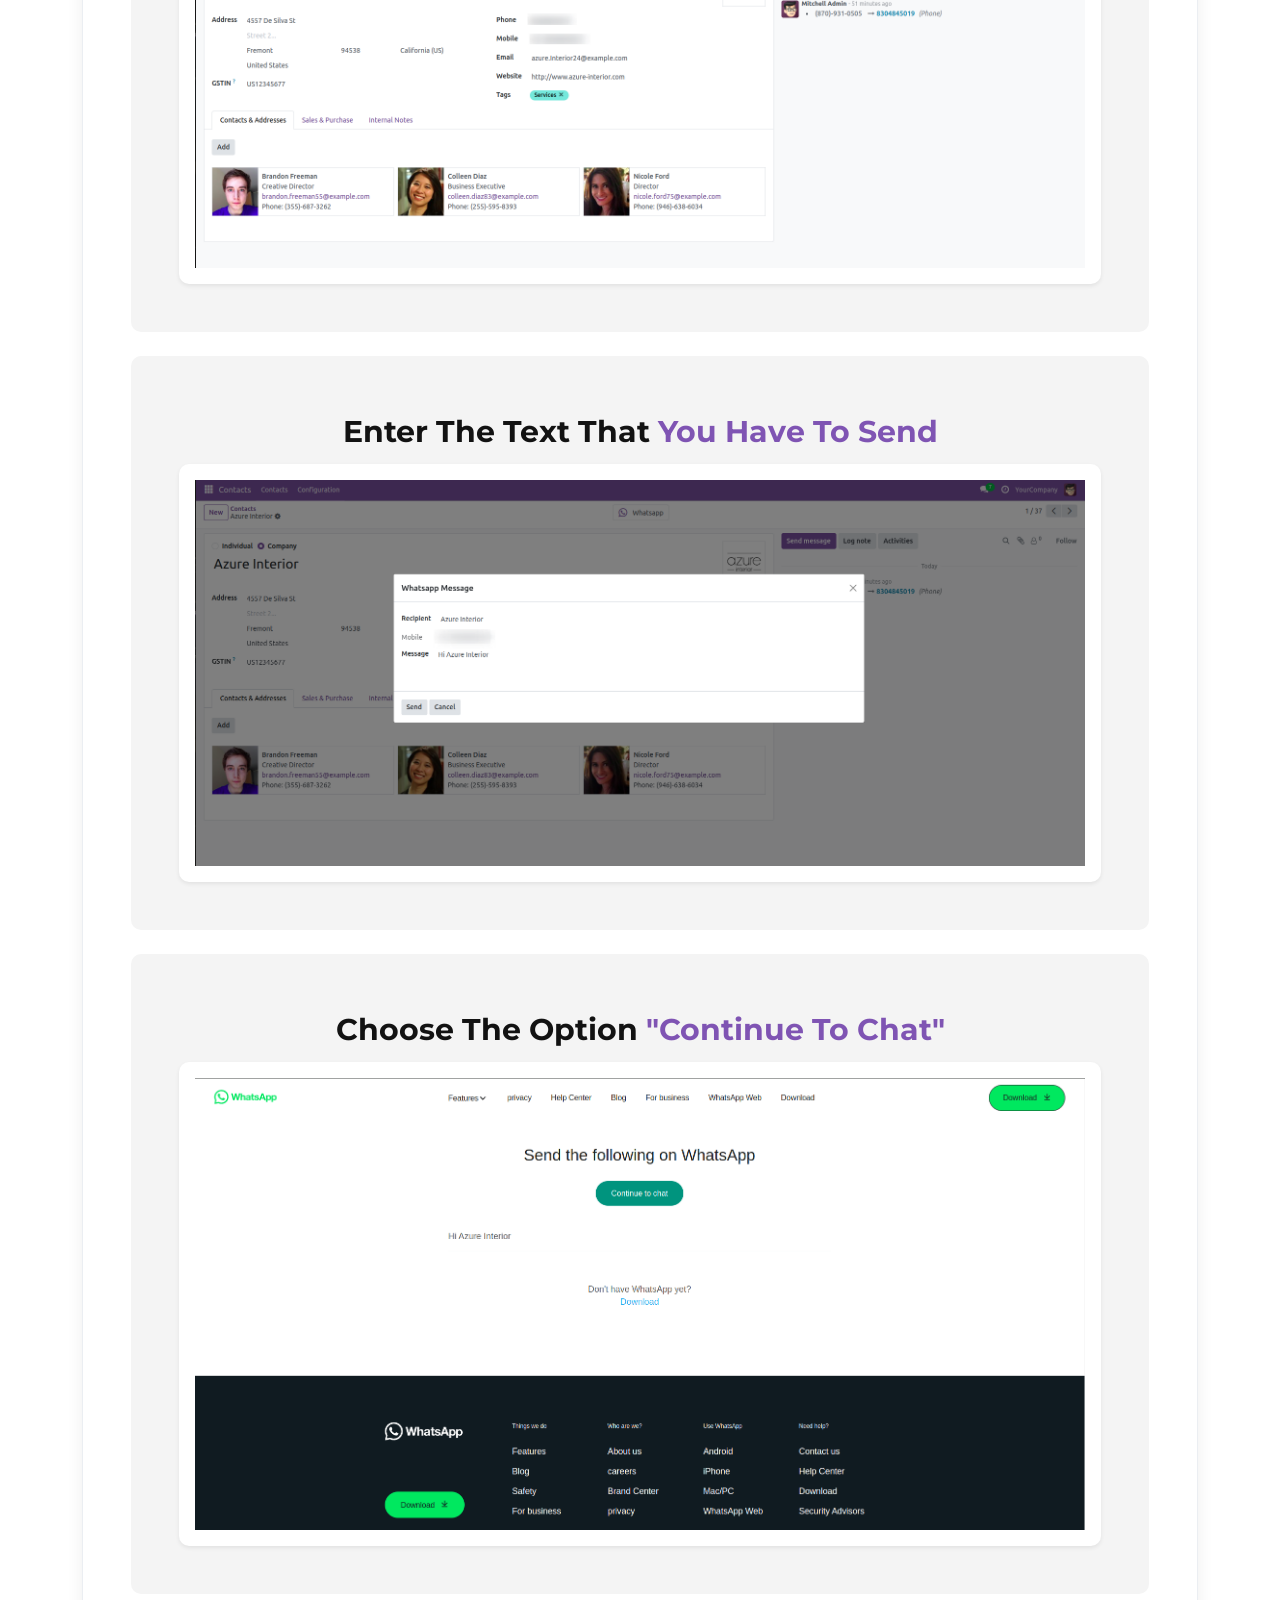
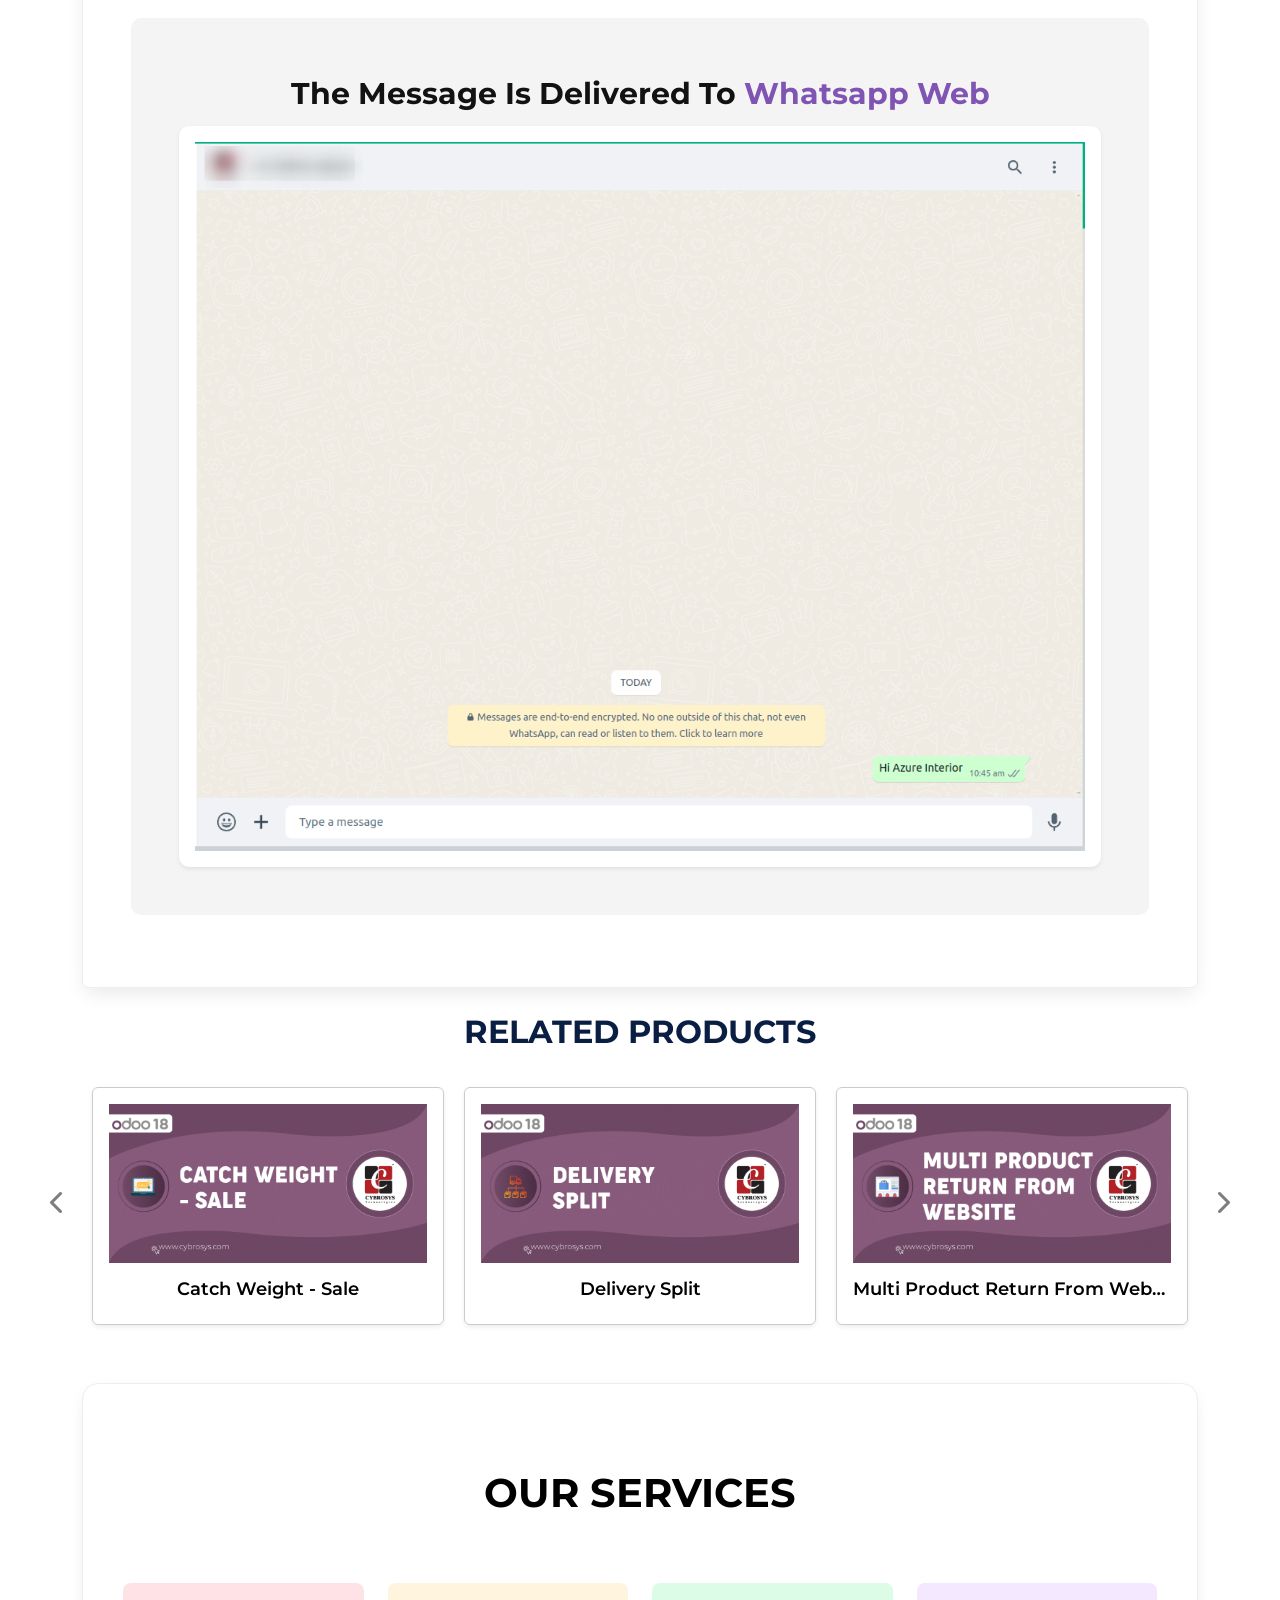
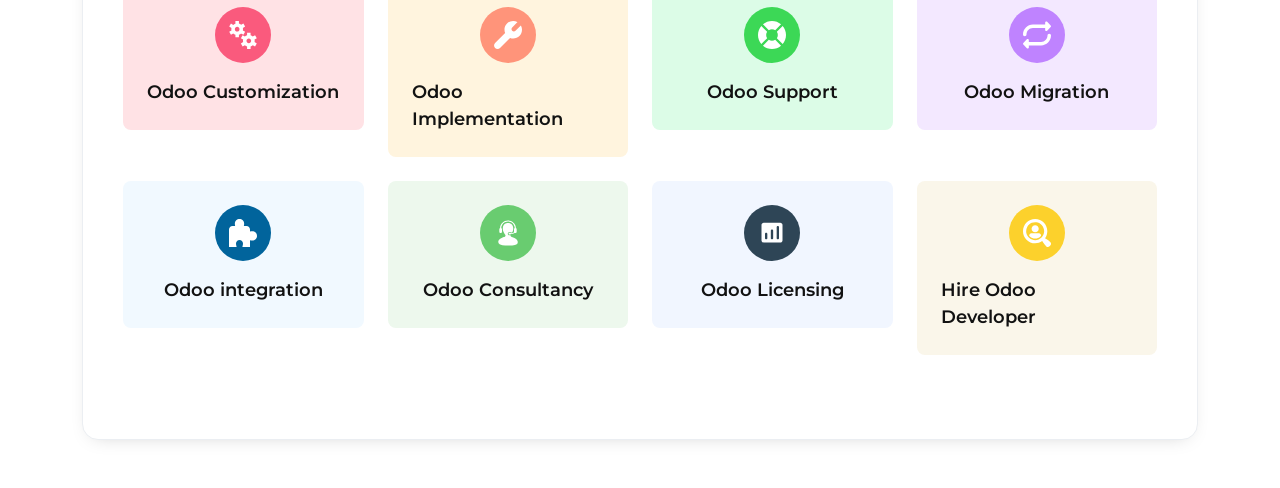
==== commit aa54da8b: "Agregado de boton de whatsapp" ====
--- a/whatsapp_redirect/static/description/index.html
+++ b/whatsapp_redirect/static/description/index.html
@@ -1,926 +1,926 @@
-<!DOCTYPE html>
-<html lang="en">
-<head>
-    <meta charset="UTF-8"/>
-    <meta name="viewport" content="width=device-width, initial-scale=1.0"/>
-    <title>Send Whatsapp Message Odoo18</title>
-    <link href="https://cdn.jsdelivr.net/npm/bootstrap@5.0.2/dist/css/bootstrap.min.css"
-          rel="stylesheet"/>
-    <link rel="preconnect" href="https://fonts.googleapis.com">
-    <link rel="preconnect" href="https://fonts.gstatic.com" crossorigin>
-    <link href="https://fonts.googleapis.com/css2?family=Montserrat:ital,wght@0,100..900;1,100..900&display=swap"
-          rel="stylesheet">
-    <link rel="stylesheet"
-          href="https://cdnjs.cloudflare.com/ajax/libs/font-awesome/6.6.0/css/all.min.css"/>
-    <link rel="stylesheet"
-          href="https://cdnjs.cloudflare.com/ajax/libs/OwlCarousel2/2.3.4/assets/owl.carousel.min.css"/>
-    <style>
-        :root {
-            --primary-color: #7f54b3;
-            --bg-white: #fff;
-            --text-color: #121212;
-            --text-color-light: #64728f;
-        }
-
-        body {
-            font-family: "Montserrat", sans-serif;
-        }
-
-        .nav-tabs .nav-item.show .nav-link, .nav-tabs .nav-link.active {
-            color: #121212;
-            font-family: Montserrat;
-            font-size: 16px !important;
-            font-weight: 500 !important;
-            border-radius: 30px;
-            line-height: normal;
-            text-transform: capitalize;
-            background-color: #F5F5F5;
-            border: none;
-            margin-bottom: 0;
-            padding: 12px 24px;
-        }
-
-        .nav-tabs .nav-link:focus, .nav-tabs .nav-link:hover {
-            border-color: transparent;
-            isolation: isolate;
-        }
-
-        .nav-tabs .nav-link:focus-visible {
-            border-color: transparent;
-            box-shadow: none;
-        }
-
-        /* owl-carosel */
-        .owl-carousel .owl-nav {
-            position: absolute;
-            top: 42%;
-            width: 100%;
-            display: flex;
-            justify-content: space-between;
-            transform: translateY(-42%);
-        }
-
-        .owl-carousel .owl-nav button.owl-prev {
-            position: absolute;
-            right: -36px;
-            font-size: 28px;
-            background-color: #e4e4e4;
-            border-radius: 20px;
-            width: 40px;
-            height: 40px;
-            display: flex;
-            justify-content: center;
-            align-items: center;
-        }
-
-        .owl-carousel .owl-nav button.owl-next {
-            position: absolute;
-            left: -36px;
-            font-size: 28px;
-            background-color: #e4e4e4;
-            border-radius: 20px;
-            width: 40px;
-            height: 40px;
-            display: flex;
-            justify-content: center;
-            align-items: center;
-
-        }
-
-    </style>
-</head>
-<body>
-<!-- overview -->
-<div class="container">
-    <div class="my-5">
-        <!-- button tab -->
-        <!--  -->
-        <!-- version support -->
-        <div class="my-3 d-flex align-items-center justify-content-end">
-            <div class="text-center"
-                 style="background-color:#017E84 !important; font-size:0.8rem !important; color:#fff !important; font-weight:500 !important; padding:4px !important; margin:0 3px !important; border-radius:50px !important; min-width:120px !important">
-                Community
-            </div>
-            <div class="text-center"
-                 style="background-color:#875A7B !important; color:#fff !important; font-size:0.8rem !important; font-weight:500 !important; padding:4px !important; margin:0 3px !important; border-radius:50px !important; min-width:120px !important">
-                Enterprise
-            </div>
-            <!--            <div class="text-center"-->
-            <!--                 style="background-color:#7C7BAD !important; color:#fff !important; font-size:0.8rem !important; font-weight:500 !important; padding:4px !important; margin:0 3px !important; border-radius:50px !important; min-width:120px !important">-->
-            <!--                Odoo.sh-->
-            <!--            </div>-->
-        </div>
-        <div class="tab-content" id="myTabContent">
-            <!-- description -->
-            <div class="tab-pane fade show active" id="home" role="tabpanel"
-                 aria-labelledby="home-tab">
-                <div class="position-relative"
-                     style="border-radius: 16px; background: #f8f8f8; padding: 20px 0;">
-                    <div class="row " style="
-          padding: 2rem 0rem 0 !important;
-        ">
-                        <div class="col-lg-8 mx-auto gap-4 d-flex flex-column align-items-center">
-                            <p class="my-1 text-center text-uppercase"
-                               style="
-              letter-spacing: 4px !important;
-              color: #7f54b3;
-              font-weight: bold;
-              text-align: center;
-              font-size: 14px;
-              font-weight: 600;
-              line-height: 15.96px;
-              text-transform: uppercase;
-            ">
-                                The WhatsApp Web Integration module allows you
-                                to chat with customers
-                                through WhatsApp, one of the popular messaging
-                                app.
-                            </p>
-                            <h1 class="text-center text-uppercase my-0"
-                                style="
-              color: #121212;
-              font-size: 46px;
-              font-weight: 700;
-              line-height: normal;
-            ">Send Whatsapp Message Odoo18
-                            </h1>
-                        </div>
-                        <div class="col-lg-12 d-flex justify-content-center align-items-center"
-                             style="margin: 3rem 0;">
-                            <img src="./assets/icons/brand-pair.svg"
-                                 width="100%"
-                                 height="auto"
-                                 style="width: 50%"
-                                 class="img-responsive"/>
-                        </div>
-                        <div class="col-md-12 text-center">
-                            <a href="mailto:odoo@cybrosys.com"
-                               target="_blank"
-                               style="background-color: transparent;border-radius: 35px;
-              font-family: Montserrat;
-              display: inline-block;
-              padding: 7px 33px;
-              border: 1px solid #7f54b3;
-              color: #7f54b3;
-              text-decoration: none;
-            "
-                               class="mx-1 mb-2 deep-1 deep_hover">
-                                <img class="img"
-                                     style="width: 24px"
-                                     src="./assets/icons/mail.svg"/>
-                                <span class="pl-2"
-                                      style=" font-size: 16px; vertical-align: middle"
-                                >Email Us</span
-                                >
-                            </a>
-                            <a href="skype:cybroopenerp?chat"
-                               target="_blank"
-                               style="
-              background-color: #7f289b;
-              font-family: Montserrat;
-              display: inline-block;
-              padding: 7px 33px;
-              border: 1px solid #7f289b;
-              border-radius: 35px;
-              text-decoration: none;
-            "
-                               class="mx-1 mb-2 deep-1 deep_hover">
-                                <img
-                                        class="img"
-                                        style="width: 24px"
-                                        src="./assets/icons/skype-fill.svg"
-                                />
-                                <span
-                                        class="pl-2"
-                                        style="color: #fff; font-size: 16px; vertical-align: middle"
-                                >Skype Us</span
-                                >
-                            </a>
-                        </div>
-                        <div class="d-flex justify-content-center mt-2">
-                            <img src="./assets/icons/hero.gif"
-                                 class="w-100"
-                                 style="z-index: 3; height: auto;">
-                        </div>
-                    </div>
-                    <div class="position-absolute bottom-0"
-                         style="z-index: 1; width: 100%;">
-                        <img src="./assets/icons/banner-bg.svg"
-                             class="img-fluid w-100">
-                    </div>
-                    <div class="position-absolute bottom-0 end-0"
-                         style=" z-index: 2;">
-                        <img src="./assets/icons/patter.svg">
-                    </div>
-                </div>
-                <!-- key-highlight -->
-                <div class="" style="border-radius: 16px;
-     padding: 60px 40px;
-     border: 1px solid #EBEEF2;
-     background: #F5F5F7;
-     box-shadow: 0px 5px 20px -11px rgba(0, 0, 0, 0.25); ">
-                    <div class="row">
-                        <div class="col-lg-12 d-flex flex-column justify-content-center align-items-center">
-                            <h2 style=" color: #121212;
-            text-align: center;
-            font-size: 40px;
-            font-weight: 700;
-            text-transform: uppercase; padding-bottom: 50px;">Key
-                                Highlights</h2>
-                        </div>
-                        <div class="col-lg-4">
-                            <div class="mb-4 d-flex flex-column justify-content-center gap-3"
-                                 style="border-radius: 12px; border: 1px solid  #B6BCCD;
-            background:  #FFF;padding:32px ">
-                                <div class="d-flex justify-content-center align-items-center"
-                                     style="background-color:#7847D9 !important; border-radius:8px !important; height:42px; width:42px">
-                                    <img src="./assets/icons/feature-icon.svg"
-                                         class="img-responsive" height="26px"
-                                         width="26px">
-                                </div>
-                                <h5 class="m-0"
-                                    style="color:#000 !important; font-weight:bold">
-                                    Available in Odoo 18.0 Community and
-                                Enterprise.
-                                </h5>
-
-                            </div>
-                        </div>
-                        <div class="col-lg-4">
-                            <div class="mb-4 d-flex flex-column justify-content-center gap-3"
-                                 style="border-radius: 12px;
-          border: 1px solid  #B6BCCD;
-          background:  #FFF;padding:32px ">
-                                <div class="d-flex justify-content-center align-items-center"
-                                     style="background-color:#7847D9 !important; border-radius:8px !important; height:42px; width:42px">
-                                    <img src="./assets/icons/feature-icon.svg"
-                                         class="img-responsive" height="26px"
-                                         width="26px">
-                                </div>
-                                <h5 class="m-0"
-                                    style="color:#000 !important; font-weight:bold">
-                                    Send messages to partners via WhatsApp.
-                                </h5>
-                            </div>
-                        </div>
-                        <div class="col-lg-4">
-                            <div class="mb-4 d-flex flex-column justify-content-center gap-3"
-                                 style="border-radius: 12px;
-          border: 1px solid  #B6BCCD;
-          background:  #FFF;padding:32px ">
-                                <div class="d-flex justify-content-center align-items-center"
-                                     style="background-color:#7847D9 !important; border-radius:8px !important; height:42px; width:42px">
-                                    <img src="./assets/icons/feature-icon.svg"
-                                         class="img-responsive" height="26px"
-                                         width="26px">
-                                </div>
-                                <h5 class="m-0"
-                                    style="color:#000 !important; font-weight:bold">
-                                    User-friendly and easy to use.
-                                </h5>
-                            </div>
-                        </div>
-                    </div>
-                </div>
-                <!--code  -->
-                <div class="my-5">
-                    <div class="position-relative" style=" padding: 5rem 4rem 5rem 4rem; background-color: #0A1425; border-radius: 12px;">
-                        <div class="d-flex flex-column gap-4">
-                            <span class="wrapper-subtitle"
-                                  style="font-size: 40px; font-weight: 700; color: #fff;line-height: 60px; text-transform: capitalize; width: 450px;">Send Whatsapp Message Odoo18</span>
-                            <h3 class="wrapper-details"
-                                style="font-size: 20px; font-weight: 400; color: #fff; line-height: 32px;  ">
-                                Are you ready to make your business more
-                                organized?
-                                <br> Improve now!
-                            </h3>
-                            <div class="d-flex gap-3">
-                                <a href="mailto:odoo@cybrosys.com"
-                                   class="shop-btn" style="cursor: pointer; border-radius: 16px; display: flex; justify-content: center; align-items: center; gap: 7px;
-            border: 1px solid  #ffffff33;
-            background-color: #ffffff14;
-            backdrop-filter: blur(10px); color: #fff; padding: 12px 16px 12px 16px; text-decoration: none;">
-             <span style="border-radius: 12px;
-             background-color: #ffffff1a;
-             backdrop-filter: blur(6px);padding: 12px;  ">
-              <img src="./assets/icons/banner-mail.svg">
-           </span>
-                                    <span style="font-weight: 500;font-family: Montserrat;">odoo@cybrosys.com</span>
-                                </a>
-                                <a href="tel:+91 9074270811" class="shop-btn"
-                                   style="cursor: pointer; border-radius: 16px; display: flex; justify-content: center; align-items: center; gap: 7px;
-             border: 1px solid  #ffffff33;
-             background-color: #ffffff14;
-            backdrop-filter: blur(10px); color: #fff; padding: 12px 22px 12px 18px; text-decoration: none;">
-             <span style="border-radius: 12px;
-             background-color: #ffffff1a;
-             backdrop-filter: blur(6px);padding: 12px;">
-              <img src="./assets/icons/banner-call.svg">
-           </span>
-                                    <span style="font-weight: 500;font-family: Montserrat;">+91 9074270811</span>
-                                </a>
-                            </div>
-                        </div>
-                        <div class="position-absolute bottom-0 end-0">
-                            <img src="./assets/icons/banner-pattern.svg"
-                                 style="width: 540px;">
-                        </div>
-                    </div>
-                </div>
-                <!-- end-code -->
-                <!--  -->
-                <!-- screenshot and other -->
-
-                <div class="mb-4 bg-white"
-                     style=" border: 1px solid #EBEEF2; border-radius: 6px; box-shadow: 0px 8px 20px -4px rgba(0, 0, 0, 0.10); border: 1px solid #EBEEF2;">
-                    <div>
-                        <ul class="nav nav-tabs justify-content-center bg-white py-2"
-                            id="myTab" role="tablist"
-                            style="border-radius: 6px 6px 0 0;">
-                            <li class="nav-item">
-                                <a aria-controls="overview"
-                                   aria-bs-selected="true"
-                                   class="nav-link active" data-bs-toggle="tab"
-                                   href="#overview" id="overview-tab" role="tab"
-                                   style="color:#121212; font-weight:500; font-size:16px">
-                                    Screenshots</a>
-                            </li>
-                            <li class="nav-item">
-                                <a aria-controls="feature"
-                                   aria-bs-selected="false"
-                                   class="nav-link py-2" data-bs-toggle="tab"
-                                   href="#feature" id="feature-tab" role="tab"
-                                   style="color:#121212; font-weight:500; font-size:16px">Features</a>
-                            </li>
-                            <li class="nav-item">
-                                <a aria-controls="faq" aria-bs-selected="false"
-                                   class="nav-link" data-bs-toggle="tab"
-                                   href="#faq" id="faq-tab" role="tab"
-                                   style="color:#121212; font-weight:500; font-size:16px">
-                                    FAQs</a>
-                            </li>
-                            <li class="nav-item">
-                                <a aria-controls="releases"
-                                   aria-bs-selected="false" class="nav-link"
-                                   data-bs-toggle="tab" href="#releases"
-                                   id="releases-tab" role="tab"
-                                   style="color:#121212; font-weight:500; font-size:16px">Releases</a>
-                            </li>
-                        </ul>
-                    </div>
-                    <div class="tab-content p-md-5 p-2 py-3" id="myTabContent">
-                        <div aria-labelledby="overview-tab"
-                             class="tab-pane fade show active" id="overview"
-                             role="tabpanel">
-                            <div class="position-relative mb-4"
-                                 style="border-radius:10px">
-                                <img alt="acc_bg"
-                                     class="w-100 h-100 position-absolute img-fluid left_0"
-                                     loading="lazy"
-                                     src="//apps.odoocdn.com/apps/assets/17.0/ks_dashboard_ninja/ai-img/o3.png?007008f"
-                                     style="">
-                            </div>
-                            <!-- screenshots section-->
-                            <div class="position-relative mb-4"
-                                 style="border-radius:10px; background-color:#f4f4f4">
-                                <div class="p-md-5 p-3 position-relative">
-                                    <div class="row">
-                                        <div class="col-md-12">
-                                            <h1 style="font-weight:bold; font-size:calc(1.1rem + 1vw); line-height:120%; text-align:center; text-transform:capitalize; font-size: 40px;
-                              font-weight: 700;">
-                                      <span style="color:#121212; font-size:calc(1.1rem + 1vw)">Enter the
-                                      </span>
-                                                <span style="color: #7f54b3; font-size:calc(1.1rem + 1vw)">WhatsApp Number</span>
-                                            </h1>
-                                        </div>
-                                        <div class="col-md-12 text-center">
-                                            <div class="d-inline-block p-3 shadow-sm"
-                                                 style="background-color:#fff; border-radius:10px">
-                                                <img alt="" class="img-fluid"
-                                                     loading="lazy"
-                                                     src="./assets/screenshots/1.png"
-                                                     style="min-height: 1px;">
-                                            </div>
-                                        </div>
-                                    </div>
-                                </div>
-                            </div>
-                            <div class="position-relative mb-4"
-                                 style="border-radius:10px; background-color:#f4f4f4">
-                                <div class="p-md-5 p-3 position-relative">
-                                    <div class="row">
-                                        <div class="col-md-12">
-                                            <h1 style="font-weight:bold; font-size:calc(1.1rem + 1vw); line-height:120%; text-align:center; text-transform:capitalize; font-size: 40px;
-                              font-weight: 700;">
-                                      <span style="color:#121212; font-size:calc(1.1rem + 1vw)">Select 'WhatsApp' From
-                                      </span>
-                                                <span style="color: #7f54b3; font-size:calc(1.1rem + 1vw)">Partner Form</span>
-                                            </h1>
-                                        </div>
-                                        <div class="col-md-12 text-center">
-                                            <div class="d-inline-block p-3 shadow-sm"
-                                                 style="background-color:#fff; border-radius:10px">
-                                                <img alt="" class="img-fluid"
-                                                     loading="lazy"
-                                                     src="./assets/screenshots/2.png"
-                                                     style="min-height: 1px;">
-                                            </div>
-                                        </div>
-                                    </div>
-                                </div>
-                            </div>
-                            <div class="position-relative mb-4"
-                                 style="border-radius:10px; background-color:#f4f4f4">
-                                <div class="p-md-5 p-3 position-relative">
-                                    <div class="row">
-                                        <div class="col-md-12">
-                                            <h1 style="font-weight:bold; font-size:calc(1.1rem + 1vw); line-height:120%; text-align:center; text-transform:capitalize; font-size: 40px;
-                              font-weight: 700;">
-                                      <span style="color:#121212; font-size:calc(1.1rem + 1vw)">Enter the Text That
-                                      </span>
-                                                <span style="color: #7f54b3; font-size:calc(1.1rem + 1vw)">You Have to Send</span>
-                                            </h1>
-                                        </div>
-                                        <div class="col-md-12 text-center">
-                                            <div class="d-inline-block p-3 shadow-sm"
-                                                 style="background-color:#fff; border-radius:10px">
-                                                <img alt="" class="img-fluid"
-                                                     loading="lazy"
-                                                     src="./assets/screenshots/3.png"
-                                                     style="min-height: 1px;">
-                                            </div>
-                                        </div>
-                                    </div>
-                                </div>
-                            </div>
-                            <div class="position-relative mb-4"
-                                 style="border-radius:10px; background-color:#f4f4f4">
-                                <div class="p-md-5 p-3 position-relative">
-                                    <div class="row">
-                                        <div class="col-md-12">
-                                            <h1 style="font-weight:bold; font-size:calc(1.1rem + 1vw); line-height:120%; text-align:center; text-transform:capitalize; font-size: 40px;
-                              font-weight: 700;">
-                                      <span style="color:#121212; font-size:calc(1.1rem + 1vw)"> Choose the option
-
-                                      </span>
-                                                <span style="color: #7f54b3; font-size:calc(1.1rem + 1vw)">"Continue to Chat"</span>
-                                            </h1>
-                                        </div>
-                                        <div class="col-md-12 text-center">
-                                            <div class="d-inline-block p-3 shadow-sm"
-                                                 style="background-color:#fff; border-radius:10px">
-                                                <img alt="" class="img-fluid"
-                                                     loading="lazy"
-                                                     src="./assets/screenshots/4.png"
-                                                     style="min-height: 1px;">
-                                            </div>
-                                        </div>
-                                    </div>
-                                </div>
-                            </div>
-                            <div class="position-relative mb-4"
-                                 style="border-radius:10px; background-color:#f4f4f4">
-                                <div class="p-md-5 p-3 position-relative">
-                                    <div class="row">
-                                        <div class="col-md-12">
-                                            <h1 style="font-weight:bold; font-size:calc(1.1rem + 1vw); line-height:120%; text-align:center; text-transform:capitalize; font-size: 40px;
-                              font-weight: 700;">
-                                      <span style="color:#121212; font-size:calc(1.1rem + 1vw)">The Message is Delivered to
-
-                                      </span>
-                                                <span style="color: #7f54b3; font-size:calc(1.1rem + 1vw)">Whatsapp Web</span>
-                                            </h1>
-                                        </div>
-                                        <div class="col-md-12 text-center">
-                                            <div class="d-inline-block p-3 shadow-sm"
-                                                 style="background-color:#fff; border-radius:10px">
-                                                <img alt="" class="img-fluid"
-                                                     loading="lazy"
-                                                     src="./assets/screenshots/5.png"
-                                                     style="min-height: 1px;">
-                                            </div>
-                                        </div>
-                                    </div>
-                                </div>
-                            </div>
-                        </div>
-                        <div aria-labelledby="feature-tab"
-                             class="tab-pane fade show py-1" id="feature"
-                             role="tabpanel">
-                            <div class="row py-4">
-                                <!-- Features Section -->
-                                <div class="col-md-6 col-sm-12 p-3">
-                                    <div class="d-flex flex-column align-items-start h-100"
-                                         style="padding:30px; border-radius:12px; background-color:#faf8ff">
-                                        <div class="d-flex align-items-center justify-content-center">
-                                            <div class="d-flex align-items-center justify-content-center "
-                                                 style="width:36px; height:36px; border-radius:50%; background-color:#7847D9 ; margin-right:10px">
-                                                <i class="fa fa-star  "
-                                                   style="color:#fff; font-size:14px"></i>
-                                            </div>
-                                            <p style="color:#1A202C; font-weight:600; font-size:1.2rem; margin-bottom:2px">
-                                                Community & Enterprise Support.</p>
-                                        </div>
-
-                                    </div>
-                                </div>
-                                <div class="col-md-6 col-sm-12 p-3">
-                                    <div class="d-flex flex-column align-items-start h-100"
-                                         style="padding:30px; border-radius:12px; background-color:#faf8ff">
-                                        <div class="d-flex align-items-center justify-content-center">
-                                            <div class="d-flex align-items-center justify-content-center "
-                                                 style="width:36px; height:36px; border-radius:50%; background-color:#7847D9 ; margin-right:10px">
-                                                <i class="fa fa-star  "
-                                                   style="color:#fff; font-size:14px"></i>
-                                            </div>
-                                            <p style="color:#1A202C; font-weight:600; font-size:1.2rem; margin-bottom:2px">
-                                                Send Messages to Partners.</p>
-                                        </div>
-                                    </div>
-                                </div>
-                                <div class="col-md-6 col-sm-12 p-3">
-                                    <div class="d-flex flex-column align-items-start h-100"
-                                         style="padding:30px; border-radius:12px; background-color:#faf8ff">
-                                        <div class="d-flex align-items-center justify-content-center">
-                                            <div class="d-flex align-items-center justify-content-center "
-                                                 style="width:36px; height:36px; border-radius:50%; background-color:#7847D9 ; margin-right:10px">
-                                                <i class="fa fa-star  "
-                                                   style="color:#fff; font-size:14px"></i>
-                                            </div>
-                                            <p style="color:#1A202C; font-weight:600; font-size:1.2rem; margin-bottom:2px">
-                                                User Friendly.</p>
-                                        </div>
-
-                                    </div>
-                                </div>
-                            </div>
-                        </div>
-                        <div aria-labelledby="faq-tab"
-                             class="tab-pane fade show" id="faq"
-                             role="tabpanel">
-                            <div class="row"
-                                 style=" background-color:#fff !important">
-                                <div class="col-md-12" aria-labelledby="faq-tab"
-                                     id="faq" role="tabpanel">
-                                    <div class="accordion mb-4" id="accordion6">
-                                        <div style="background-color:#fff">
-                                            <!-- accordian -->
-                                            <div class="accordion"
-                                                 id="accordion_faq">
-                                                <!-- Question 1 -->
-                                                <div class=""
-                                                     style="margin:1rem 0rem">
-                                                    <div aria-expanded="false"
-                                                         class=" card-header collapsed"
-                                                         data-bs-toggle="collapse"
-                                                         data-bs-target="#collapseFAQOne"
-                                                         href="#collapseFAQOne"
-                                                         aria-controls="collapseFAQOne"
-                                                         style="cursor: pointer; background-color:#f8f8f8; border:none; border-top-right-radius:10px; border-top-left-radius:10px; padding: 12px 24px;">
-                                                        <a class="card-title text-decoration-none"
-                                                           style=" font-size:18px; line-height:30px; font-weight:500; color:#040f3a">
-                                                            Does this module
-                                                            only backup
-                                                            database? What about
-                                                            the file store?
-                                                            <img alt=""
-                                                                 class="float-end"
-                                                                 src="//apps.odoocdn.com/apps/assets/16.0/index_test_odoo/assets/icons/down.svg?6ef7fd7"
-                                                                 width="25px">
-                                                        </a>
-                                                    </div>
-                                                    <div class="accordion-collapse collapse"
-                                                         aria-labelledby="collapseFAQOne"
-                                                         data-bs-parent="#accordion_faq"
-                                                         id="collapseFAQOne"
-                                                         style=" box-shadow: rgba(0, 0, 0, 0.05) 0px 6px 24px 0px; border: 1px solid #f8f8f8; border-bottom-right-radius:10px; border-bottom-left-radius:10px">
-                                                        <p style=" padding:0.75rem 1.25rem; font-size:16px; line-height:27px;  color:#888; font-weight:normal; border-bottom-right-radius:10px; border-bottom-left-radius:10px">
-                                                            While configuring a
-                                                            backup, selecting
-                                                            the Zip option will
-                                                            include the
-                                                            filestore in the
-                                                            backup, while
-                                                            choosing the Dump
-                                                            option will create a
-                                                            backup without the
-                                                            filestore.
-                                                        </p>
-                                                    </div>
-                                                </div>
-                                            </div>
-                                            <!--  -->
-                                        </div>
-                                    </div>
-                                </div>
-                            </div>
-                        </div>
-                        <div aria-labelledby="releases-tab"
-                             class="tab-pane fade show" id="releases"
-                             role="tabpanel">
-                            <!-- Release Notes -->
-                            <div class="row pt-5 m-0">
-                                <div class="col-md-3">
-                                    <h4 style="font-size:16px; font-weight:600; color:#514F4F; margin:0; line-height:26px;">
-                                        Latest Release 18.0.1.0.0
-                                    </h4>
-                                    <span style="font-size:14px; color:#7A7979; display:block; margin-bottom:20px;">
-                                          5th October, 2024
-                                    </span>
-                                </div>
-                                <div class="col-md-8">
-                                    <div style="padding:0 0 40px">
-                                        <div style="margin:0 0 10px">
-                                            <div style="display:inline-block; padding:0px 8px; color:#514F4F; background-color:#FFD8D8; border-radius:20px">
-                                                Add
-                                            </div>
-                                        </div>
-                                        <div class="d-flex m-0"
-                                             style="color:#7A7979;">
-                                            <ul class="pl-3 mb-0">
-                                                <li>
-                                                    Initial Commit
-                                                </li>
-
-                                            </ul>
-                                        </div>
-                                    </div>
-                                    <div style="padding:0 0 0; border-bottom:1px solid #E3E3E3">
-                                    </div>
-                                </div>
-                            </div>
-                        </div>
-                    </div>
-                </div>
-                <!--  -->
-                <!-- related post -->
-                <!--  -->
-                <section class="oe_container mt32">
-                <h2 style="color: #091E42;font-family: &quot;Montserrat&quot;;text-align: center;margin: 25px auto;text-transform: uppercase;" class="oe_slogan">
-                    <b>Related Products</b>
-                </h2>
-                <div id="demo" class="row carousel slide mt64 mb32" data-bs-ride="carousel">
-                    <!-- The slideshow -->
-                    <div class="carousel-inner">
-                        <div class="carousel-item active">
-                            <div class="col-xs-12 col-sm-4 col-md-4 mb16 mt16" style="float: left; padding: 10px;">
-                                <a href="https://apps.odoo.com/apps/modules/18.0/cw_sale" target="_blank" style="color: #000; text-decoration: none;">
-                                    <div style="border-radius: 6px; padding: 16px; border: 1px solid #cbcbcb;" class="shadow-sm">
-                                        <img class="img img-responsive center-block" style=" max-width: 100%;" src="./assets/modules/cw_sale.png" />
-                                        <h4 class="mt0 text-truncate" style="text-align:center;width:100&#37; margin-bottom: 8px; font-weight: 600; padding-top: 16px; text-decoration:none;font-size: 18px; padding-bottom: 8px; margin-bottom: 0px">
-                                            Catch Weight - Sale</h4>
-                                    </div>
-                                </a>
-                            </div>
-                            <div class="col-xs-12 col-sm-4 col-md-4 mb16 mt16" style="float: left; padding: 10px;">
-                                <a href="https://apps.odoo.com/apps/modules/18.0/delivery_split" target="_blank" style="color: #000; text-decoration: none;">
-                                    <div style="border-radius: 6px; padding: 16px; border: 1px solid #cbcbcb;" class="shadow-sm">
-                                        <img class="img img-responsive center-block" style=" max-width: 100%;" src="./assets/modules/delivery_split.jpg" />
-                                        <h4 class="mt0 text-truncate" style="text-align:center;width:100&#37; margin-bottom: 8px; font-weight: 600; padding-top: 16px; text-decoration:none;font-size: 18px; padding-bottom: 8px; margin-bottom: 0px">
-                                             Delivery Split</h4>
-                                    </div>
-                                </a>
-                            </div>
-                            <div class="col-xs-12 col-sm-4 col-md-4 mb16 mt16" style="float: left; padding: 10px;">
-                                <a  href="https://apps.odoo.com/apps/modules/18.0/website_multi_product_return_management" target="_blank" style="color: #000; text-decoration: none;">
-                                    <div style="border-radius: 6px;padding: 16px; border: 1px solid #cbcbcb;" class="shadow-sm">
-                                        <img class="img img-responsive center-block" style=" max-width: 100%;" src="./assets/modules/multi_product_return_from_website.jpg"/>
-                                        <h4 class="mt0 text-truncate" style="text-align:center;width:100&#37; margin-bottom: 8px; font-weight: 600; padding-top: 16px; text-decoration:none;font-size: 18px; padding-bottom: 8px; margin-bottom: 0px">
-                                            Multi Product Return From Website</h4>
-                                    </div>
-                                </a>
-                            </div>
-                        </div>
-                        <div class="carousel-item">
-                            <div class="col-xs-12 col-sm-4 col-md-4 mb16 mt16" style="float: left; padding: 10px;">
-                                <a href="https://apps.odoo.com/apps/modules/18.0/courier_management" target="_blank" style="color: #000; text-decoration: none;">
-                                    <div style="border-radius: 6px; padding: 16px; border: 1px solid #cbcbcb;" class="shadow-sm">
-                                        <img class="img img-responsive center-block" style=" max-width: 100%;" src="./assets/modules/courier_management.jpg" />
-                                        <h4 class="mt0 text-truncate" style="text-align:center;width:100&#37; margin-bottom: 8px; font-weight: 600; padding-top: 16px; text-decoration:none;font-size: 18px; padding-bottom: 8px; margin-bottom: 0px">
-                                            Courier Management</h4>
-                                    </div>
-                                </a>
-                            </div>
-                            <div class="col-xs-12 col-sm-4 col-md-4 mb16 mt16" style="float: left; padding: 10px;">
-                                <a href="https://apps.odoo.com/apps/modules/18.0/cw_stock" target="_blank" style="color: #000; text-decoration: none;">
-                                    <div style="border-radius: 6px; padding: 16px; border: 1px solid #cbcbcb;" class="shadow-sm">
-                                        <img class="img img-responsive center-block" style=" max-width: 100%;" src="./assets/modules/cw_stock.png" />
-                                        <h4 class="mt0 text-truncate" style="text-align:center;width:100&#37; margin-bottom: 8px; font-weight: 600; padding-top: 16px; text-decoration:none;font-size: 18px; padding-bottom: 8px; margin-bottom: 0px">
-                                             Catch Weight - Stock</h4>
-                                    </div>
-                                </a>
-                            </div>
-                            <div class="col-xs-12 col-sm-4 col-md-4 mb16 mt16" style="float: left; padding: 10px;">
-                                <a href="https://apps.odoo.com/apps/modules/18.0/purchase_product_history" target="_blank" style="color: #000; text-decoration: none;">
-                                    <div style="border-radius: 6px; padding: 16px; border: 1px solid #cbcbcb;" class="shadow-sm">
-                                        <img class="img img-responsive center-block" style=" max-width: 100%;" src="./assets/modules/purchase_history_of_product.jpg" />
-                                        <h4 class="mt0 text-truncate" style="text-align:center;width:100&#37; margin-bottom: 8px; font-weight: 600; padding-top: 16px; text-decoration:none;font-size: 18px; padding-bottom: 8px; margin-bottom: 0px">
-                                            Purchase History of Products</h4>
-                                    </div>
-                                </a>
-                            </div>
-                        </div>
-                    </div>
-                    <!-- Left and right controls -->
-                    <a class="carousel-control-prev" href="#demo" data-bs-slide="prev" style="margin-left: -30px;width: 35px;color: #000;">
-                        <span class="carousel-control-prev-icon">
-        <i class="fa fa-chevron-left" style="font-size:24px"></i>
-      </span>
-                    </a>
-                    <a class="carousel-control-next" href="#demo" data-bs-slide="next" style="margin-right: -30px;width: 35px;color: #000;">
-                        <span class="carousel-control-next-icon">
-        <i class="fa fa-chevron-right" style="font-size:24px"></i>
-      </span>
-                    </a>
-                </div>
-            </section>
-                <!-- service-section -->
-
-                <section id="services" class="mt-5" style="border-radius: 16px;
-                                                            border: 1px solid #EBEEF2;
-                                                            background: var(--Neutral-N0, #FFF);
-                                                            padding: 60px 40px;
-                                                            box-shadow: 0px 5px 20px -11px rgba(0, 0, 0, 0.25);">
-                    <div class="text-center mt-4"><h3 class="mb-0" style="color: #000;
-                                                                  text-align: center;
-                                                                  font-family: Montserrat;
-                                                                  font-size: 40px;
-                                                                  font-style: normal;
-                                                                  font-weight: 700;
-                                                                  line-height: normal;
-                                                                  text-transform: uppercase;
-                                                                  padding-bottom: 50px;">
-                        Our Services</h3></div>
-                    <div class="row mt-3">
-                        <div class="col-lg-3 col-sm-12 mb-3">
-                            <a href="#" style="text-decoration:none">
-                                <div class="btn-lg btn-block p-4 mb-2 d-flex flex-column justify-content-center align-items-center"
-                                     style="font-size:25px; font-weight:bold;background-color:#FFE2E5; margin:auto; gap: 16px; border-radius: 8px;">
-                                    <div class="d-flex justify-content-center align-items-center"
-                                         style="background-color:#FA5A7D; border-radius:50%; height:56px; width:56px">
-                                        <img src="./assets/icons/gear.svg"
-                                             class="img-responsive"
-                                             height="28px" width="28px">
-                                    </div>
-                                    <span style="font-size: 18px;
-                                  color: var(--text-color);
-                                  font-weight: 600;"> Odoo Customization</span>
-                                </div>
-                            </a>
-                        </div>
-                        <div class="col-lg-3 col-sm-12 mb-3">
-                            <a href="#" style="text-decoration:none">
-                                <div class="btn-lg btn-block p-4 mb-2 d-flex flex-column justify-content-center align-items-center"
-                                     style="font-size:25px; font-weight:bold;background-color:#FFF4DE; margin:auto; gap: 16px; border-radius: 8px;">
-                                    <div class="d-flex justify-content-center align-items-center"
-                                         style="background-color:#FF947A; border-radius:50%; height:56px; width:56px">
-                                        <img src="./assets/icons/wrench-icon.svg"
-                                             class="img-responsive"
-                                             height="28px" width="28px">
-                                    </div>
-                                    <span style="font-size: 18px;
-                    color: var(--text-color);
-                    font-weight: 600;"> Odoo Implementation</span>
-                                </div>
-                            </a>
-                        </div>
-                        <div class="col-lg-3 col-sm-12 mb-3">
-                            <a href="#" style="text-decoration:none">
-                                <div class="btn-lg btn-block p-4 mb-2 d-flex flex-column justify-content-center align-items-center"
-                                     style="font-size:25px; font-weight:bold;background-color:#DCFCE7; margin:auto; gap: 16px; border-radius: 8px;">
-                                    <div class="d-flex justify-content-center align-items-center"
-                                         style="background-color:#3CD856; border-radius:50%; height:56px; width:56px">
-                                        <img src="./assets/icons/life-ring-icon.svg"
-                                             class="img-responsive"
-                                             height="28px" width="28px">
-                                    </div>
-                                    <span style="font-size: 18px;
-                  color: var(--text-color);
-                  font-weight: 600;">Odoo Support</span>
-                                </div>
-                            </a>
-                        </div>
-                        <div class="col-lg-3 col-sm-12 mb-3">
-                            <a href="#" style="text-decoration:none">
-                                <div class="btn-lg btn-block p-4 mb-2 d-flex flex-column justify-content-center align-items-center"
-                                     style="font-size:25px; font-weight:bold;background-color:#F3E8FF; margin:auto; gap: 16px; border-radius: 8px;">
-                                    <div class="d-flex justify-content-center align-items-center"
-                                         style="background-color:#BF83FF; border-radius:50%; height:56px; width:56px">
-                                        <img src="./assets/icons/arrows-repeat.svg"
-                                             class="img-responsive"
-                                             height="28px" width="28px">
-                                    </div>
-                                    <span style="font-size: 18px;
-                color: var(--text-color);
-                font-weight: 600;">Odoo Migration</span>
-                                </div>
-                            </a>
-                        </div>
-                        <div class="col-lg-3 col-sm-12 mb-3">
-                            <a href="#" style="text-decoration:none">
-                                <div class="btn-lg btn-block p-4 mb-2 d-flex flex-column justify-content-center align-items-center"
-                                     style="font-size:25px; font-weight:bold;background-color:#F1F9FF; margin:auto; gap: 16px; border-radius: 8px;">
-                                    <div class="d-flex justify-content-center align-items-center"
-                                         style="background-color:#01649C; border-radius:50%; height:56px; width:56px">
-                                        <img src="./assets/icons/puzzle-piece-icon.svg"
-                                             class="img-responsive"
-                                             height="28px" width="28px">
-                                    </div>
-                                    <span style="font-size: 18px;
-              color: var(--text-color);
-              font-weight: 600;">Odoo integration</span>
-                                </div>
-                            </a>
-                        </div>
-                        <div class="col-lg-3 col-sm-12 mb-3">
-                            <a href="#" style="text-decoration:none">
-                                <div class="btn-lg btn-block p-4 mb-2 d-flex flex-column justify-content-center align-items-center"
-                                     style="font-size:25px; font-weight:bold;background-color:#EDF8ED; margin:auto; gap: 16px; border-radius: 8px;">
-
-                                    <div class="d-flex justify-content-center align-items-center"
-                                         style="background-color:#69CC70; border-radius:50%; height:56px; width:56px">
-                                        <img src="./assets/icons/odoo-consultancy.svg"
-                                             class="img-responsive"
-                                             height="28px" width="28px">
-                                    </div>
-                                    <span style="font-size: 18px;
-            color: var(--text-color);
-            font-weight: 600;">Odoo Consultancy</span>
-                                </div>
-                            </a>
-                        </div>
-                        <div class="col-lg-3 col-sm-12 mb-3">
-                            <a href="#" style="text-decoration:none">
-                                <div class="btn-lg btn-block p-4 mb-2 d-flex flex-column justify-content-center align-items-center"
-                                     style="font-size:25px; font-weight:bold;background-color:#F1F6FF; margin:auto; gap: 16px; border-radius: 8px;">
-
-                                    <div class="d-flex justify-content-center align-items-center"
-                                         style="background-color:#2E4556; border-radius:50%; height:56px; width:56px">
-                                        <img src="./assets/icons/odoo-licencing.svg"
-                                             class="img-responsive"
-                                             height="28px" width="28px">
-                                    </div>
-                                    <span style="font-size: 18px;
-          color: var(--text-color);
-          font-weight: 600;">Odoo Licensing</span>
-                                </div>
-                            </a>
-                        </div>
-                        <div class="col-lg-3 col-sm-12 mb-3">
-                            <a href="#" style="text-decoration:none">
-                                <div class="btn-lg btn-block p-4 mb-2 d-flex flex-column justify-content-center align-items-center"
-                                     style="font-size:25px; font-weight:bold;background-color:#FAF6EA; margin:auto; gap: 16px; border-radius: 8px;">
-
-                                    <div class="d-flex justify-content-center align-items-center"
-                                         style="background-color:#FCD12C; border-radius:50%; height:56px; width:56px">
-                                        <img src="./assets/icons/hire-odoo.svg"
-                                             class="img-responsive"
-                                             height="28px" width="28px">
-                                    </div>
-                                    <span style="font-size: 18px;
-          color: var(--text-color);
-          font-weight: 600;">Hire Odoo Developer</span>
-                                </div>
-                            </a>
-                        </div>
-                    </div>
-            </div>
-            <!-- licence -->
-            <div class="tab-pane fade" id="profile" role="tabpanel"
-                 aria-labelledby="profile-tab">
-                <div class="px-5">
-                    ....
-                </div>
-            </div>
-            <!--  -->
-        </div>
-        </section>
-        <!--  -->
-    </div>
-</div>
-</body>
-<script src="https://cdn.jsdelivr.net/npm/bootstrap@5.0.2/dist/js/bootstrap.bundle.min.js"></script>
-<script src="https://cdnjs.cloudflare.com/ajax/libs/jquery/3.7.1/jquery.min.js"
-        integrity="sha512-v2CJ7UaYy4JwqLDIrZUI/4hqeoQieOmAZNXBeQyjo21dadnwR+8ZaIJVT8EE2iyI61OV8e6M8PP2/4hpQINQ/g=="
-        crossorigin="anonymous" referrerpolicy="no-referrer"></script>
-<script src="https://cdnjs.cloudflare.com/ajax/libs/OwlCarousel2/2.3.4/owl.carousel.min.js"></script>
-<script>
-    $('.owl-carousel').owlCarousel({
-        rtl: true,
-        loop: true,
-        margin: 10,
-        nav: true,
-        responsive: {
-            0: {
-                items: 1
-            },
-            600: {
-                items: 3
-            },
-            1000: {
-                items: 3
-            }
-        }
-    })
-</script>
-</html>
+<!DOCTYPE html>
+<html lang="en">
+<head>
+    <meta charset="UTF-8"/>
+    <meta name="viewport" content="width=device-width, initial-scale=1.0"/>
+    <title>Send Whatsapp Message Odoo18</title>
+    <link href="https://cdn.jsdelivr.net/npm/bootstrap@5.0.2/dist/css/bootstrap.min.css"
+          rel="stylesheet"/>
+    <link rel="preconnect" href="https://fonts.googleapis.com">
+    <link rel="preconnect" href="https://fonts.gstatic.com" crossorigin>
+    <link href="https://fonts.googleapis.com/css2?family=Montserrat:ital,wght@0,100..900;1,100..900&display=swap"
+          rel="stylesheet">
+    <link rel="stylesheet"
+          href="https://cdnjs.cloudflare.com/ajax/libs/font-awesome/6.6.0/css/all.min.css"/>
+    <link rel="stylesheet"
+          href="https://cdnjs.cloudflare.com/ajax/libs/OwlCarousel2/2.3.4/assets/owl.carousel.min.css"/>
+    <style>
+        :root {
+            --primary-color: #7f54b3;
+            --bg-white: #fff;
+            --text-color: #121212;
+            --text-color-light: #64728f;
+        }
+
+        body {
+            font-family: "Montserrat", sans-serif;
+        }
+
+        .nav-tabs .nav-item.show .nav-link, .nav-tabs .nav-link.active {
+            color: #121212;
+            font-family: Montserrat;
+            font-size: 16px !important;
+            font-weight: 500 !important;
+            border-radius: 30px;
+            line-height: normal;
+            text-transform: capitalize;
+            background-color: #F5F5F5;
+            border: none;
+            margin-bottom: 0;
+            padding: 12px 24px;
+        }
+
+        .nav-tabs .nav-link:focus, .nav-tabs .nav-link:hover {
+            border-color: transparent;
+            isolation: isolate;
+        }
+
+        .nav-tabs .nav-link:focus-visible {
+            border-color: transparent;
+            box-shadow: none;
+        }
+
+        /* owl-carosel */
+        .owl-carousel .owl-nav {
+            position: absolute;
+            top: 42%;
+            width: 100%;
+            display: flex;
+            justify-content: space-between;
+            transform: translateY(-42%);
+        }
+
+        .owl-carousel .owl-nav button.owl-prev {
+            position: absolute;
+            right: -36px;
+            font-size: 28px;
+            background-color: #e4e4e4;
+            border-radius: 20px;
+            width: 40px;
+            height: 40px;
+            display: flex;
+            justify-content: center;
+            align-items: center;
+        }
+
+        .owl-carousel .owl-nav button.owl-next {
+            position: absolute;
+            left: -36px;
+            font-size: 28px;
+            background-color: #e4e4e4;
+            border-radius: 20px;
+            width: 40px;
+            height: 40px;
+            display: flex;
+            justify-content: center;
+            align-items: center;
+
+        }
+
+    </style>
+</head>
+<body>
+<!-- overview -->
+<div class="container">
+    <div class="my-5">
+        <!-- button tab -->
+        <!--  -->
+        <!-- version support -->
+        <div class="my-3 d-flex align-items-center justify-content-end">
+            <div class="text-center"
+                 style="background-color:#017E84 !important; font-size:0.8rem !important; color:#fff !important; font-weight:500 !important; padding:4px !important; margin:0 3px !important; border-radius:50px !important; min-width:120px !important">
+                Community
+            </div>
+            <div class="text-center"
+                 style="background-color:#875A7B !important; color:#fff !important; font-size:0.8rem !important; font-weight:500 !important; padding:4px !important; margin:0 3px !important; border-radius:50px !important; min-width:120px !important">
+                Enterprise
+            </div>
+            <!--            <div class="text-center"-->
+            <!--                 style="background-color:#7C7BAD !important; color:#fff !important; font-size:0.8rem !important; font-weight:500 !important; padding:4px !important; margin:0 3px !important; border-radius:50px !important; min-width:120px !important">-->
+            <!--                Odoo.sh-->
+            <!--            </div>-->
+        </div>
+        <div class="tab-content" id="myTabContent">
+            <!-- description -->
+            <div class="tab-pane fade show active" id="home" role="tabpanel"
+                 aria-labelledby="home-tab">
+                <div class="position-relative"
+                     style="border-radius: 16px; background: #f8f8f8; padding: 20px 0;">
+                    <div class="row " style="
+          padding: 2rem 0rem 0 !important;
+        ">
+                        <div class="col-lg-8 mx-auto gap-4 d-flex flex-column align-items-center">
+                            <p class="my-1 text-center text-uppercase"
+                               style="
+              letter-spacing: 4px !important;
+              color: #7f54b3;
+              font-weight: bold;
+              text-align: center;
+              font-size: 14px;
+              font-weight: 600;
+              line-height: 15.96px;
+              text-transform: uppercase;
+            ">
+                                The WhatsApp Web Integration module allows you
+                                to chat with customers
+                                through WhatsApp, one of the popular messaging
+                                app.
+                            </p>
+                            <h1 class="text-center text-uppercase my-0"
+                                style="
+              color: #121212;
+              font-size: 46px;
+              font-weight: 700;
+              line-height: normal;
+            ">Send Whatsapp Message Odoo18
+                            </h1>
+                        </div>
+                        <div class="col-lg-12 d-flex justify-content-center align-items-center"
+                             style="margin: 3rem 0;">
+                            <img src="./assets/icons/brand-pair.svg"
+                                 width="100%"
+                                 height="auto"
+                                 style="width: 50%"
+                                 class="img-responsive"/>
+                        </div>
+                        <div class="col-md-12 text-center">
+                            <a href="mailto:odoo@cybrosys.com"
+                               target="_blank"
+                               style="background-color: transparent;border-radius: 35px;
+              font-family: Montserrat;
+              display: inline-block;
+              padding: 7px 33px;
+              border: 1px solid #7f54b3;
+              color: #7f54b3;
+              text-decoration: none;
+            "
+                               class="mx-1 mb-2 deep-1 deep_hover">
+                                <img class="img"
+                                     style="width: 24px"
+                                     src="./assets/icons/mail.svg"/>
+                                <span class="pl-2"
+                                      style=" font-size: 16px; vertical-align: middle"
+                                >Email Us</span
+                                >
+                            </a>
+                            <a href="skype:cybroopenerp?chat"
+                               target="_blank"
+                               style="
+              background-color: #7f289b;
+              font-family: Montserrat;
+              display: inline-block;
+              padding: 7px 33px;
+              border: 1px solid #7f289b;
+              border-radius: 35px;
+              text-decoration: none;
+            "
+                               class="mx-1 mb-2 deep-1 deep_hover">
+                                <img
+                                        class="img"
+                                        style="width: 24px"
+                                        src="./assets/icons/skype-fill.svg"
+                                />
+                                <span
+                                        class="pl-2"
+                                        style="color: #fff; font-size: 16px; vertical-align: middle"
+                                >Skype Us</span
+                                >
+                            </a>
+                        </div>
+                        <div class="d-flex justify-content-center mt-2">
+                            <img src="./assets/icons/hero.gif"
+                                 class="w-100"
+                                 style="z-index: 3; height: auto;">
+                        </div>
+                    </div>
+                    <div class="position-absolute bottom-0"
+                         style="z-index: 1; width: 100%;">
+                        <img src="./assets/icons/banner-bg.svg"
+                             class="img-fluid w-100">
+                    </div>
+                    <div class="position-absolute bottom-0 end-0"
+                         style=" z-index: 2;">
+                        <img src="./assets/icons/patter.svg">
+                    </div>
+                </div>
+                <!-- key-highlight -->
+                <div class="" style="border-radius: 16px;
+     padding: 60px 40px;
+     border: 1px solid #EBEEF2;
+     background: #F5F5F7;
+     box-shadow: 0px 5px 20px -11px rgba(0, 0, 0, 0.25); ">
+                    <div class="row">
+                        <div class="col-lg-12 d-flex flex-column justify-content-center align-items-center">
+                            <h2 style=" color: #121212;
+            text-align: center;
+            font-size: 40px;
+            font-weight: 700;
+            text-transform: uppercase; padding-bottom: 50px;">Key
+                                Highlights</h2>
+                        </div>
+                        <div class="col-lg-4">
+                            <div class="mb-4 d-flex flex-column justify-content-center gap-3"
+                                 style="border-radius: 12px; border: 1px solid  #B6BCCD;
+            background:  #FFF;padding:32px ">
+                                <div class="d-flex justify-content-center align-items-center"
+                                     style="background-color:#7847D9 !important; border-radius:8px !important; height:42px; width:42px">
+                                    <img src="./assets/icons/feature-icon.svg"
+                                         class="img-responsive" height="26px"
+                                         width="26px">
+                                </div>
+                                <h5 class="m-0"
+                                    style="color:#000 !important; font-weight:bold">
+                                    Available in Odoo 18.0 Community and
+                                Enterprise.
+                                </h5>
+
+                            </div>
+                        </div>
+                        <div class="col-lg-4">
+                            <div class="mb-4 d-flex flex-column justify-content-center gap-3"
+                                 style="border-radius: 12px;
+          border: 1px solid  #B6BCCD;
+          background:  #FFF;padding:32px ">
+                                <div class="d-flex justify-content-center align-items-center"
+                                     style="background-color:#7847D9 !important; border-radius:8px !important; height:42px; width:42px">
+                                    <img src="./assets/icons/feature-icon.svg"
+                                         class="img-responsive" height="26px"
+                                         width="26px">
+                                </div>
+                                <h5 class="m-0"
+                                    style="color:#000 !important; font-weight:bold">
+                                    Send messages to partners via WhatsApp.
+                                </h5>
+                            </div>
+                        </div>
+                        <div class="col-lg-4">
+                            <div class="mb-4 d-flex flex-column justify-content-center gap-3"
+                                 style="border-radius: 12px;
+          border: 1px solid  #B6BCCD;
+          background:  #FFF;padding:32px ">
+                                <div class="d-flex justify-content-center align-items-center"
+                                     style="background-color:#7847D9 !important; border-radius:8px !important; height:42px; width:42px">
+                                    <img src="./assets/icons/feature-icon.svg"
+                                         class="img-responsive" height="26px"
+                                         width="26px">
+                                </div>
+                                <h5 class="m-0"
+                                    style="color:#000 !important; font-weight:bold">
+                                    User-friendly and easy to use.
+                                </h5>
+                            </div>
+                        </div>
+                    </div>
+                </div>
+                <!--code  -->
+                <div class="my-5">
+                    <div class="position-relative" style=" padding: 5rem 4rem 5rem 4rem; background-color: #0A1425; border-radius: 12px;">
+                        <div class="d-flex flex-column gap-4">
+                            <span class="wrapper-subtitle"
+                                  style="font-size: 40px; font-weight: 700; color: #fff;line-height: 60px; text-transform: capitalize; width: 450px;">Send Whatsapp Message Odoo18</span>
+                            <h3 class="wrapper-details"
+                                style="font-size: 20px; font-weight: 400; color: #fff; line-height: 32px;  ">
+                                Are you ready to make your business more
+                                organized?
+                                <br> Improve now!
+                            </h3>
+                            <div class="d-flex gap-3">
+                                <a href="mailto:odoo@cybrosys.com"
+                                   class="shop-btn" style="cursor: pointer; border-radius: 16px; display: flex; justify-content: center; align-items: center; gap: 7px;
+            border: 1px solid  #ffffff33;
+            background-color: #ffffff14;
+            backdrop-filter: blur(10px); color: #fff; padding: 12px 16px 12px 16px; text-decoration: none;">
+             <span style="border-radius: 12px;
+             background-color: #ffffff1a;
+             backdrop-filter: blur(6px);padding: 12px;  ">
+              <img src="./assets/icons/banner-mail.svg">
+           </span>
+                                    <span style="font-weight: 500;font-family: Montserrat;">odoo@cybrosys.com</span>
+                                </a>
+                                <a href="tel:+91 9074270811" class="shop-btn"
+                                   style="cursor: pointer; border-radius: 16px; display: flex; justify-content: center; align-items: center; gap: 7px;
+             border: 1px solid  #ffffff33;
+             background-color: #ffffff14;
+            backdrop-filter: blur(10px); color: #fff; padding: 12px 22px 12px 18px; text-decoration: none;">
+             <span style="border-radius: 12px;
+             background-color: #ffffff1a;
+             backdrop-filter: blur(6px);padding: 12px;">
+              <img src="./assets/icons/banner-call.svg">
+           </span>
+                                    <span style="font-weight: 500;font-family: Montserrat;">+91 9074270811</span>
+                                </a>
+                            </div>
+                        </div>
+                        <div class="position-absolute bottom-0 end-0">
+                            <img src="./assets/icons/banner-pattern.svg"
+                                 style="width: 540px;">
+                        </div>
+                    </div>
+                </div>
+                <!-- end-code -->
+                <!--  -->
+                <!-- screenshot and other -->
+
+                <div class="mb-4 bg-white"
+                     style=" border: 1px solid #EBEEF2; border-radius: 6px; box-shadow: 0px 8px 20px -4px rgba(0, 0, 0, 0.10); border: 1px solid #EBEEF2;">
+                    <div>
+                        <ul class="nav nav-tabs justify-content-center bg-white py-2"
+                            id="myTab" role="tablist"
+                            style="border-radius: 6px 6px 0 0;">
+                            <li class="nav-item">
+                                <a aria-controls="overview"
+                                   aria-bs-selected="true"
+                                   class="nav-link active" data-bs-toggle="tab"
+                                   href="#overview" id="overview-tab" role="tab"
+                                   style="color:#121212; font-weight:500; font-size:16px">
+                                    Screenshots</a>
+                            </li>
+                            <li class="nav-item">
+                                <a aria-controls="feature"
+                                   aria-bs-selected="false"
+                                   class="nav-link py-2" data-bs-toggle="tab"
+                                   href="#feature" id="feature-tab" role="tab"
+                                   style="color:#121212; font-weight:500; font-size:16px">Features</a>
+                            </li>
+                            <li class="nav-item">
+                                <a aria-controls="faq" aria-bs-selected="false"
+                                   class="nav-link" data-bs-toggle="tab"
+                                   href="#faq" id="faq-tab" role="tab"
+                                   style="color:#121212; font-weight:500; font-size:16px">
+                                    FAQs</a>
+                            </li>
+                            <li class="nav-item">
+                                <a aria-controls="releases"
+                                   aria-bs-selected="false" class="nav-link"
+                                   data-bs-toggle="tab" href="#releases"
+                                   id="releases-tab" role="tab"
+                                   style="color:#121212; font-weight:500; font-size:16px">Releases</a>
+                            </li>
+                        </ul>
+                    </div>
+                    <div class="tab-content p-md-5 p-2 py-3" id="myTabContent">
+                        <div aria-labelledby="overview-tab"
+                             class="tab-pane fade show active" id="overview"
+                             role="tabpanel">
+                            <div class="position-relative mb-4"
+                                 style="border-radius:10px">
+                                <img alt="acc_bg"
+                                     class="w-100 h-100 position-absolute img-fluid left_0"
+                                     loading="lazy"
+                                     src="//apps.odoocdn.com/apps/assets/17.0/ks_dashboard_ninja/ai-img/o3.png?007008f"
+                                     style="">
+                            </div>
+                            <!-- screenshots section-->
+                            <div class="position-relative mb-4"
+                                 style="border-radius:10px; background-color:#f4f4f4">
+                                <div class="p-md-5 p-3 position-relative">
+                                    <div class="row">
+                                        <div class="col-md-12">
+                                            <h1 style="font-weight:bold; font-size:calc(1.1rem + 1vw); line-height:120%; text-align:center; text-transform:capitalize; font-size: 40px;
+                              font-weight: 700;">
+                                      <span style="color:#121212; font-size:calc(1.1rem + 1vw)">Enter the
+                                      </span>
+                                                <span style="color: #7f54b3; font-size:calc(1.1rem + 1vw)">WhatsApp Number</span>
+                                            </h1>
+                                        </div>
+                                        <div class="col-md-12 text-center">
+                                            <div class="d-inline-block p-3 shadow-sm"
+                                                 style="background-color:#fff; border-radius:10px">
+                                                <img alt="" class="img-fluid"
+                                                     loading="lazy"
+                                                     src="./assets/screenshots/1.png"
+                                                     style="min-height: 1px;">
+                                            </div>
+                                        </div>
+                                    </div>
+                                </div>
+                            </div>
+                            <div class="position-relative mb-4"
+                                 style="border-radius:10px; background-color:#f4f4f4">
+                                <div class="p-md-5 p-3 position-relative">
+                                    <div class="row">
+                                        <div class="col-md-12">
+                                            <h1 style="font-weight:bold; font-size:calc(1.1rem + 1vw); line-height:120%; text-align:center; text-transform:capitalize; font-size: 40px;
+                              font-weight: 700;">
+                                      <span style="color:#121212; font-size:calc(1.1rem + 1vw)">Select 'WhatsApp' From
+                                      </span>
+                                                <span style="color: #7f54b3; font-size:calc(1.1rem + 1vw)">Partner Form</span>
+                                            </h1>
+                                        </div>
+                                        <div class="col-md-12 text-center">
+                                            <div class="d-inline-block p-3 shadow-sm"
+                                                 style="background-color:#fff; border-radius:10px">
+                                                <img alt="" class="img-fluid"
+                                                     loading="lazy"
+                                                     src="./assets/screenshots/2.png"
+                                                     style="min-height: 1px;">
+                                            </div>
+                                        </div>
+                                    </div>
+                                </div>
+                            </div>
+                            <div class="position-relative mb-4"
+                                 style="border-radius:10px; background-color:#f4f4f4">
+                                <div class="p-md-5 p-3 position-relative">
+                                    <div class="row">
+                                        <div class="col-md-12">
+                                            <h1 style="font-weight:bold; font-size:calc(1.1rem + 1vw); line-height:120%; text-align:center; text-transform:capitalize; font-size: 40px;
+                              font-weight: 700;">
+                                      <span style="color:#121212; font-size:calc(1.1rem + 1vw)">Enter the Text That
+                                      </span>
+                                                <span style="color: #7f54b3; font-size:calc(1.1rem + 1vw)">You Have to Send</span>
+                                            </h1>
+                                        </div>
+                                        <div class="col-md-12 text-center">
+                                            <div class="d-inline-block p-3 shadow-sm"
+                                                 style="background-color:#fff; border-radius:10px">
+                                                <img alt="" class="img-fluid"
+                                                     loading="lazy"
+                                                     src="./assets/screenshots/3.png"
+                                                     style="min-height: 1px;">
+                                            </div>
+                                        </div>
+                                    </div>
+                                </div>
+                            </div>
+                            <div class="position-relative mb-4"
+                                 style="border-radius:10px; background-color:#f4f4f4">
+                                <div class="p-md-5 p-3 position-relative">
+                                    <div class="row">
+                                        <div class="col-md-12">
+                                            <h1 style="font-weight:bold; font-size:calc(1.1rem + 1vw); line-height:120%; text-align:center; text-transform:capitalize; font-size: 40px;
+                              font-weight: 700;">
+                                      <span style="color:#121212; font-size:calc(1.1rem + 1vw)"> Choose the option
+
+                                      </span>
+                                                <span style="color: #7f54b3; font-size:calc(1.1rem + 1vw)">"Continue to Chat"</span>
+                                            </h1>
+                                        </div>
+                                        <div class="col-md-12 text-center">
+                                            <div class="d-inline-block p-3 shadow-sm"
+                                                 style="background-color:#fff; border-radius:10px">
+                                                <img alt="" class="img-fluid"
+                                                     loading="lazy"
+                                                     src="./assets/screenshots/4.png"
+                                                     style="min-height: 1px;">
+                                            </div>
+                                        </div>
+                                    </div>
+                                </div>
+                            </div>
+                            <div class="position-relative mb-4"
+                                 style="border-radius:10px; background-color:#f4f4f4">
+                                <div class="p-md-5 p-3 position-relative">
+                                    <div class="row">
+                                        <div class="col-md-12">
+                                            <h1 style="font-weight:bold; font-size:calc(1.1rem + 1vw); line-height:120%; text-align:center; text-transform:capitalize; font-size: 40px;
+                              font-weight: 700;">
+                                      <span style="color:#121212; font-size:calc(1.1rem + 1vw)">The Message is Delivered to
+
+                                      </span>
+                                                <span style="color: #7f54b3; font-size:calc(1.1rem + 1vw)">Whatsapp Web</span>
+                                            </h1>
+                                        </div>
+                                        <div class="col-md-12 text-center">
+                                            <div class="d-inline-block p-3 shadow-sm"
+                                                 style="background-color:#fff; border-radius:10px">
+                                                <img alt="" class="img-fluid"
+                                                     loading="lazy"
+                                                     src="./assets/screenshots/5.png"
+                                                     style="min-height: 1px;">
+                                            </div>
+                                        </div>
+                                    </div>
+                                </div>
+                            </div>
+                        </div>
+                        <div aria-labelledby="feature-tab"
+                             class="tab-pane fade show py-1" id="feature"
+                             role="tabpanel">
+                            <div class="row py-4">
+                                <!-- Features Section -->
+                                <div class="col-md-6 col-sm-12 p-3">
+                                    <div class="d-flex flex-column align-items-start h-100"
+                                         style="padding:30px; border-radius:12px; background-color:#faf8ff">
+                                        <div class="d-flex align-items-center justify-content-center">
+                                            <div class="d-flex align-items-center justify-content-center "
+                                                 style="width:36px; height:36px; border-radius:50%; background-color:#7847D9 ; margin-right:10px">
+                                                <i class="fa fa-star  "
+                                                   style="color:#fff; font-size:14px"></i>
+                                            </div>
+                                            <p style="color:#1A202C; font-weight:600; font-size:1.2rem; margin-bottom:2px">
+                                                Community & Enterprise Support.</p>
+                                        </div>
+
+                                    </div>
+                                </div>
+                                <div class="col-md-6 col-sm-12 p-3">
+                                    <div class="d-flex flex-column align-items-start h-100"
+                                         style="padding:30px; border-radius:12px; background-color:#faf8ff">
+                                        <div class="d-flex align-items-center justify-content-center">
+                                            <div class="d-flex align-items-center justify-content-center "
+                                                 style="width:36px; height:36px; border-radius:50%; background-color:#7847D9 ; margin-right:10px">
+                                                <i class="fa fa-star  "
+                                                   style="color:#fff; font-size:14px"></i>
+                                            </div>
+                                            <p style="color:#1A202C; font-weight:600; font-size:1.2rem; margin-bottom:2px">
+                                                Send Messages to Partners.</p>
+                                        </div>
+                                    </div>
+                                </div>
+                                <div class="col-md-6 col-sm-12 p-3">
+                                    <div class="d-flex flex-column align-items-start h-100"
+                                         style="padding:30px; border-radius:12px; background-color:#faf8ff">
+                                        <div class="d-flex align-items-center justify-content-center">
+                                            <div class="d-flex align-items-center justify-content-center "
+                                                 style="width:36px; height:36px; border-radius:50%; background-color:#7847D9 ; margin-right:10px">
+                                                <i class="fa fa-star  "
+                                                   style="color:#fff; font-size:14px"></i>
+                                            </div>
+                                            <p style="color:#1A202C; font-weight:600; font-size:1.2rem; margin-bottom:2px">
+                                                User Friendly.</p>
+                                        </div>
+
+                                    </div>
+                                </div>
+                            </div>
+                        </div>
+                        <div aria-labelledby="faq-tab"
+                             class="tab-pane fade show" id="faq"
+                             role="tabpanel">
+                            <div class="row"
+                                 style=" background-color:#fff !important">
+                                <div class="col-md-12" aria-labelledby="faq-tab"
+                                     id="faq" role="tabpanel">
+                                    <div class="accordion mb-4" id="accordion6">
+                                        <div style="background-color:#fff">
+                                            <!-- accordian -->
+                                            <div class="accordion"
+                                                 id="accordion_faq">
+                                                <!-- Question 1 -->
+                                                <div class=""
+                                                     style="margin:1rem 0rem">
+                                                    <div aria-expanded="false"
+                                                         class=" card-header collapsed"
+                                                         data-bs-toggle="collapse"
+                                                         data-bs-target="#collapseFAQOne"
+                                                         href="#collapseFAQOne"
+                                                         aria-controls="collapseFAQOne"
+                                                         style="cursor: pointer; background-color:#f8f8f8; border:none; border-top-right-radius:10px; border-top-left-radius:10px; padding: 12px 24px;">
+                                                        <a class="card-title text-decoration-none"
+                                                           style=" font-size:18px; line-height:30px; font-weight:500; color:#040f3a">
+                                                            Does this module
+                                                            only backup
+                                                            database? What about
+                                                            the file store?
+                                                            <img alt=""
+                                                                 class="float-end"
+                                                                 src="//apps.odoocdn.com/apps/assets/16.0/index_test_odoo/assets/icons/down.svg?6ef7fd7"
+                                                                 width="25px">
+                                                        </a>
+                                                    </div>
+                                                    <div class="accordion-collapse collapse"
+                                                         aria-labelledby="collapseFAQOne"
+                                                         data-bs-parent="#accordion_faq"
+                                                         id="collapseFAQOne"
+                                                         style=" box-shadow: rgba(0, 0, 0, 0.05) 0px 6px 24px 0px; border: 1px solid #f8f8f8; border-bottom-right-radius:10px; border-bottom-left-radius:10px">
+                                                        <p style=" padding:0.75rem 1.25rem; font-size:16px; line-height:27px;  color:#888; font-weight:normal; border-bottom-right-radius:10px; border-bottom-left-radius:10px">
+                                                            While configuring a
+                                                            backup, selecting
+                                                            the Zip option will
+                                                            include the
+                                                            filestore in the
+                                                            backup, while
+                                                            choosing the Dump
+                                                            option will create a
+                                                            backup without the
+                                                            filestore.
+                                                        </p>
+                                                    </div>
+                                                </div>
+                                            </div>
+                                            <!--  -->
+                                        </div>
+                                    </div>
+                                </div>
+                            </div>
+                        </div>
+                        <div aria-labelledby="releases-tab"
+                             class="tab-pane fade show" id="releases"
+                             role="tabpanel">
+                            <!-- Release Notes -->
+                            <div class="row pt-5 m-0">
+                                <div class="col-md-3">
+                                    <h4 style="font-size:16px; font-weight:600; color:#514F4F; margin:0; line-height:26px;">
+                                        Latest Release 18.0.1.0.0
+                                    </h4>
+                                    <span style="font-size:14px; color:#7A7979; display:block; margin-bottom:20px;">
+                                          5th October, 2024
+                                    </span>
+                                </div>
+                                <div class="col-md-8">
+                                    <div style="padding:0 0 40px">
+                                        <div style="margin:0 0 10px">
+                                            <div style="display:inline-block; padding:0px 8px; color:#514F4F; background-color:#FFD8D8; border-radius:20px">
+                                                Add
+                                            </div>
+                                        </div>
+                                        <div class="d-flex m-0"
+                                             style="color:#7A7979;">
+                                            <ul class="pl-3 mb-0">
+                                                <li>
+                                                    Initial Commit
+                                                </li>
+
+                                            </ul>
+                                        </div>
+                                    </div>
+                                    <div style="padding:0 0 0; border-bottom:1px solid #E3E3E3">
+                                    </div>
+                                </div>
+                            </div>
+                        </div>
+                    </div>
+                </div>
+                <!--  -->
+                <!-- related post -->
+                <!--  -->
+                <section class="oe_container mt32">
+                <h2 style="color: #091E42;font-family: &quot;Montserrat&quot;;text-align: center;margin: 25px auto;text-transform: uppercase;" class="oe_slogan">
+                    <b>Related Products</b>
+                </h2>
+                <div id="demo" class="row carousel slide mt64 mb32" data-bs-ride="carousel">
+                    <!-- The slideshow -->
+                    <div class="carousel-inner">
+                        <div class="carousel-item active">
+                            <div class="col-xs-12 col-sm-4 col-md-4 mb16 mt16" style="float: left; padding: 10px;">
+                                <a href="https://apps.odoo.com/apps/modules/18.0/cw_sale" target="_blank" style="color: #000; text-decoration: none;">
+                                    <div style="border-radius: 6px; padding: 16px; border: 1px solid #cbcbcb;" class="shadow-sm">
+                                        <img class="img img-responsive center-block" style=" max-width: 100%;" src="./assets/modules/cw_sale.png" />
+                                        <h4 class="mt0 text-truncate" style="text-align:center;width:100&#37; margin-bottom: 8px; font-weight: 600; padding-top: 16px; text-decoration:none;font-size: 18px; padding-bottom: 8px; margin-bottom: 0px">
+                                            Catch Weight - Sale</h4>
+                                    </div>
+                                </a>
+                            </div>
+                            <div class="col-xs-12 col-sm-4 col-md-4 mb16 mt16" style="float: left; padding: 10px;">
+                                <a href="https://apps.odoo.com/apps/modules/18.0/delivery_split" target="_blank" style="color: #000; text-decoration: none;">
+                                    <div style="border-radius: 6px; padding: 16px; border: 1px solid #cbcbcb;" class="shadow-sm">
+                                        <img class="img img-responsive center-block" style=" max-width: 100%;" src="./assets/modules/delivery_split.jpg" />
+                                        <h4 class="mt0 text-truncate" style="text-align:center;width:100&#37; margin-bottom: 8px; font-weight: 600; padding-top: 16px; text-decoration:none;font-size: 18px; padding-bottom: 8px; margin-bottom: 0px">
+                                             Delivery Split</h4>
+                                    </div>
+                                </a>
+                            </div>
+                            <div class="col-xs-12 col-sm-4 col-md-4 mb16 mt16" style="float: left; padding: 10px;">
+                                <a  href="https://apps.odoo.com/apps/modules/18.0/website_multi_product_return_management" target="_blank" style="color: #000; text-decoration: none;">
+                                    <div style="border-radius: 6px;padding: 16px; border: 1px solid #cbcbcb;" class="shadow-sm">
+                                        <img class="img img-responsive center-block" style=" max-width: 100%;" src="./assets/modules/multi_product_return_from_website.jpg"/>
+                                        <h4 class="mt0 text-truncate" style="text-align:center;width:100&#37; margin-bottom: 8px; font-weight: 600; padding-top: 16px; text-decoration:none;font-size: 18px; padding-bottom: 8px; margin-bottom: 0px">
+                                            Multi Product Return From Website</h4>
+                                    </div>
+                                </a>
+                            </div>
+                        </div>
+                        <div class="carousel-item">
+                            <div class="col-xs-12 col-sm-4 col-md-4 mb16 mt16" style="float: left; padding: 10px;">
+                                <a href="https://apps.odoo.com/apps/modules/18.0/courier_management" target="_blank" style="color: #000; text-decoration: none;">
+                                    <div style="border-radius: 6px; padding: 16px; border: 1px solid #cbcbcb;" class="shadow-sm">
+                                        <img class="img img-responsive center-block" style=" max-width: 100%;" src="./assets/modules/courier_management.jpg" />
+                                        <h4 class="mt0 text-truncate" style="text-align:center;width:100&#37; margin-bottom: 8px; font-weight: 600; padding-top: 16px; text-decoration:none;font-size: 18px; padding-bottom: 8px; margin-bottom: 0px">
+                                            Courier Management</h4>
+                                    </div>
+                                </a>
+                            </div>
+                            <div class="col-xs-12 col-sm-4 col-md-4 mb16 mt16" style="float: left; padding: 10px;">
+                                <a href="https://apps.odoo.com/apps/modules/18.0/cw_stock" target="_blank" style="color: #000; text-decoration: none;">
+                                    <div style="border-radius: 6px; padding: 16px; border: 1px solid #cbcbcb;" class="shadow-sm">
+                                        <img class="img img-responsive center-block" style=" max-width: 100%;" src="./assets/modules/cw_stock.png" />
+                                        <h4 class="mt0 text-truncate" style="text-align:center;width:100&#37; margin-bottom: 8px; font-weight: 600; padding-top: 16px; text-decoration:none;font-size: 18px; padding-bottom: 8px; margin-bottom: 0px">
+                                             Catch Weight - Stock</h4>
+                                    </div>
+                                </a>
+                            </div>
+                            <div class="col-xs-12 col-sm-4 col-md-4 mb16 mt16" style="float: left; padding: 10px;">
+                                <a href="https://apps.odoo.com/apps/modules/18.0/purchase_product_history" target="_blank" style="color: #000; text-decoration: none;">
+                                    <div style="border-radius: 6px; padding: 16px; border: 1px solid #cbcbcb;" class="shadow-sm">
+                                        <img class="img img-responsive center-block" style=" max-width: 100%;" src="./assets/modules/purchase_history_of_product.jpg" />
+                                        <h4 class="mt0 text-truncate" style="text-align:center;width:100&#37; margin-bottom: 8px; font-weight: 600; padding-top: 16px; text-decoration:none;font-size: 18px; padding-bottom: 8px; margin-bottom: 0px">
+                                            Purchase History of Products</h4>
+                                    </div>
+                                </a>
+                            </div>
+                        </div>
+                    </div>
+                    <!-- Left and right controls -->
+                    <a class="carousel-control-prev" href="#demo" data-bs-slide="prev" style="margin-left: -30px;width: 35px;color: #000;">
+                        <span class="carousel-control-prev-icon">
+        <i class="fa fa-chevron-left" style="font-size:24px"></i>
+      </span>
+                    </a>
+                    <a class="carousel-control-next" href="#demo" data-bs-slide="next" style="margin-right: -30px;width: 35px;color: #000;">
+                        <span class="carousel-control-next-icon">
+        <i class="fa fa-chevron-right" style="font-size:24px"></i>
+      </span>
+                    </a>
+                </div>
+            </section>
+                <!-- service-section -->
+
+                <section id="services" class="mt-5" style="border-radius: 16px;
+                                                            border: 1px solid #EBEEF2;
+                                                            background: var(--Neutral-N0, #FFF);
+                                                            padding: 60px 40px;
+                                                            box-shadow: 0px 5px 20px -11px rgba(0, 0, 0, 0.25);">
+                    <div class="text-center mt-4"><h3 class="mb-0" style="color: #000;
+                                                                  text-align: center;
+                                                                  font-family: Montserrat;
+                                                                  font-size: 40px;
+                                                                  font-style: normal;
+                                                                  font-weight: 700;
+                                                                  line-height: normal;
+                                                                  text-transform: uppercase;
+                                                                  padding-bottom: 50px;">
+                        Our Services</h3></div>
+                    <div class="row mt-3">
+                        <div class="col-lg-3 col-sm-12 mb-3">
+                            <a href="#" style="text-decoration:none">
+                                <div class="btn-lg btn-block p-4 mb-2 d-flex flex-column justify-content-center align-items-center"
+                                     style="font-size:25px; font-weight:bold;background-color:#FFE2E5; margin:auto; gap: 16px; border-radius: 8px;">
+                                    <div class="d-flex justify-content-center align-items-center"
+                                         style="background-color:#FA5A7D; border-radius:50%; height:56px; width:56px">
+                                        <img src="./assets/icons/gear.svg"
+                                             class="img-responsive"
+                                             height="28px" width="28px">
+                                    </div>
+                                    <span style="font-size: 18px;
+                                  color: var(--text-color);
+                                  font-weight: 600;"> Odoo Customization</span>
+                                </div>
+                            </a>
+                        </div>
+                        <div class="col-lg-3 col-sm-12 mb-3">
+                            <a href="#" style="text-decoration:none">
+                                <div class="btn-lg btn-block p-4 mb-2 d-flex flex-column justify-content-center align-items-center"
+                                     style="font-size:25px; font-weight:bold;background-color:#FFF4DE; margin:auto; gap: 16px; border-radius: 8px;">
+                                    <div class="d-flex justify-content-center align-items-center"
+                                         style="background-color:#FF947A; border-radius:50%; height:56px; width:56px">
+                                        <img src="./assets/icons/wrench-icon.svg"
+                                             class="img-responsive"
+                                             height="28px" width="28px">
+                                    </div>
+                                    <span style="font-size: 18px;
+                    color: var(--text-color);
+                    font-weight: 600;"> Odoo Implementation</span>
+                                </div>
+                            </a>
+                        </div>
+                        <div class="col-lg-3 col-sm-12 mb-3">
+                            <a href="#" style="text-decoration:none">
+                                <div class="btn-lg btn-block p-4 mb-2 d-flex flex-column justify-content-center align-items-center"
+                                     style="font-size:25px; font-weight:bold;background-color:#DCFCE7; margin:auto; gap: 16px; border-radius: 8px;">
+                                    <div class="d-flex justify-content-center align-items-center"
+                                         style="background-color:#3CD856; border-radius:50%; height:56px; width:56px">
+                                        <img src="./assets/icons/life-ring-icon.svg"
+                                             class="img-responsive"
+                                             height="28px" width="28px">
+                                    </div>
+                                    <span style="font-size: 18px;
+                  color: var(--text-color);
+                  font-weight: 600;">Odoo Support</span>
+                                </div>
+                            </a>
+                        </div>
+                        <div class="col-lg-3 col-sm-12 mb-3">
+                            <a href="#" style="text-decoration:none">
+                                <div class="btn-lg btn-block p-4 mb-2 d-flex flex-column justify-content-center align-items-center"
+                                     style="font-size:25px; font-weight:bold;background-color:#F3E8FF; margin:auto; gap: 16px; border-radius: 8px;">
+                                    <div class="d-flex justify-content-center align-items-center"
+                                         style="background-color:#BF83FF; border-radius:50%; height:56px; width:56px">
+                                        <img src="./assets/icons/arrows-repeat.svg"
+                                             class="img-responsive"
+                                             height="28px" width="28px">
+                                    </div>
+                                    <span style="font-size: 18px;
+                color: var(--text-color);
+                font-weight: 600;">Odoo Migration</span>
+                                </div>
+                            </a>
+                        </div>
+                        <div class="col-lg-3 col-sm-12 mb-3">
+                            <a href="#" style="text-decoration:none">
+                                <div class="btn-lg btn-block p-4 mb-2 d-flex flex-column justify-content-center align-items-center"
+                                     style="font-size:25px; font-weight:bold;background-color:#F1F9FF; margin:auto; gap: 16px; border-radius: 8px;">
+                                    <div class="d-flex justify-content-center align-items-center"
+                                         style="background-color:#01649C; border-radius:50%; height:56px; width:56px">
+                                        <img src="./assets/icons/puzzle-piece-icon.svg"
+                                             class="img-responsive"
+                                             height="28px" width="28px">
+                                    </div>
+                                    <span style="font-size: 18px;
+              color: var(--text-color);
+              font-weight: 600;">Odoo integration</span>
+                                </div>
+                            </a>
+                        </div>
+                        <div class="col-lg-3 col-sm-12 mb-3">
+                            <a href="#" style="text-decoration:none">
+                                <div class="btn-lg btn-block p-4 mb-2 d-flex flex-column justify-content-center align-items-center"
+                                     style="font-size:25px; font-weight:bold;background-color:#EDF8ED; margin:auto; gap: 16px; border-radius: 8px;">
+
+                                    <div class="d-flex justify-content-center align-items-center"
+                                         style="background-color:#69CC70; border-radius:50%; height:56px; width:56px">
+                                        <img src="./assets/icons/odoo-consultancy.svg"
+                                             class="img-responsive"
+                                             height="28px" width="28px">
+                                    </div>
+                                    <span style="font-size: 18px;
+            color: var(--text-color);
+            font-weight: 600;">Odoo Consultancy</span>
+                                </div>
+                            </a>
+                        </div>
+                        <div class="col-lg-3 col-sm-12 mb-3">
+                            <a href="#" style="text-decoration:none">
+                                <div class="btn-lg btn-block p-4 mb-2 d-flex flex-column justify-content-center align-items-center"
+                                     style="font-size:25px; font-weight:bold;background-color:#F1F6FF; margin:auto; gap: 16px; border-radius: 8px;">
+
+                                    <div class="d-flex justify-content-center align-items-center"
+                                         style="background-color:#2E4556; border-radius:50%; height:56px; width:56px">
+                                        <img src="./assets/icons/odoo-licencing.svg"
+                                             class="img-responsive"
+                                             height="28px" width="28px">
+                                    </div>
+                                    <span style="font-size: 18px;
+          color: var(--text-color);
+          font-weight: 600;">Odoo Licensing</span>
+                                </div>
+                            </a>
+                        </div>
+                        <div class="col-lg-3 col-sm-12 mb-3">
+                            <a href="#" style="text-decoration:none">
+                                <div class="btn-lg btn-block p-4 mb-2 d-flex flex-column justify-content-center align-items-center"
+                                     style="font-size:25px; font-weight:bold;background-color:#FAF6EA; margin:auto; gap: 16px; border-radius: 8px;">
+
+                                    <div class="d-flex justify-content-center align-items-center"
+                                         style="background-color:#FCD12C; border-radius:50%; height:56px; width:56px">
+                                        <img src="./assets/icons/hire-odoo.svg"
+                                             class="img-responsive"
+                                             height="28px" width="28px">
+                                    </div>
+                                    <span style="font-size: 18px;
+          color: var(--text-color);
+          font-weight: 600;">Hire Odoo Developer</span>
+                                </div>
+                            </a>
+                        </div>
+                    </div>
+            </div>
+            <!-- licence -->
+            <div class="tab-pane fade" id="profile" role="tabpanel"
+                 aria-labelledby="profile-tab">
+                <div class="px-5">
+                    ....
+                </div>
+            </div>
+            <!--  -->
+        </div>
+        </section>
+        <!--  -->
+    </div>
+</div>
+</body>
+<script src="https://cdn.jsdelivr.net/npm/bootstrap@5.0.2/dist/js/bootstrap.bundle.min.js"></script>
+<script src="https://cdnjs.cloudflare.com/ajax/libs/jquery/3.7.1/jquery.min.js"
+        integrity="sha512-v2CJ7UaYy4JwqLDIrZUI/4hqeoQieOmAZNXBeQyjo21dadnwR+8ZaIJVT8EE2iyI61OV8e6M8PP2/4hpQINQ/g=="
+        crossorigin="anonymous" referrerpolicy="no-referrer"></script>
+<script src="https://cdnjs.cloudflare.com/ajax/libs/OwlCarousel2/2.3.4/owl.carousel.min.js"></script>
+<script>
+    $('.owl-carousel').owlCarousel({
+        rtl: true,
+        loop: true,
+        margin: 10,
+        nav: true,
+        responsive: {
+            0: {
+                items: 1
+            },
+            600: {
+                items: 3
+            },
+            1000: {
+                items: 3
+            }
+        }
+    })
+</script>
+</html>
